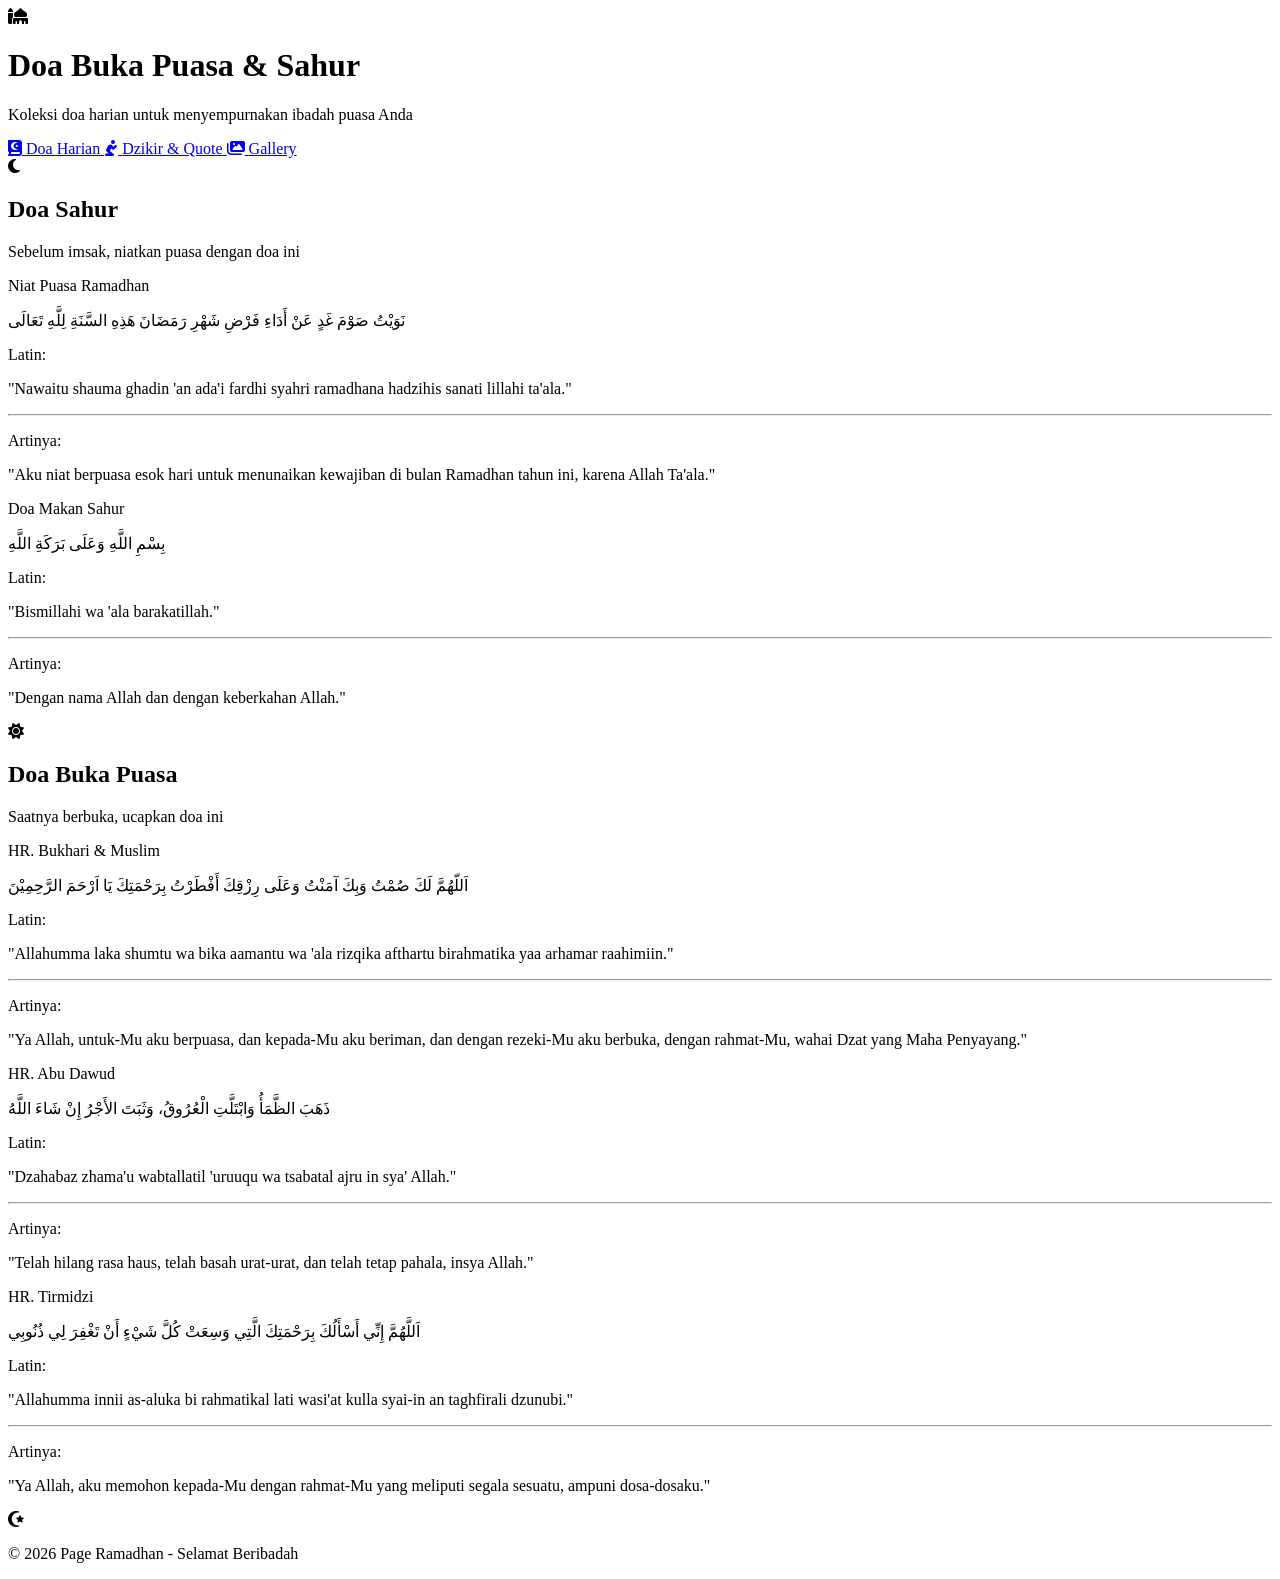
==== misi1/index.html @ 9b567f8b "Add index.html for Ramadan prayers and dua" ====
<!DOCTYPE html>
<html lang="id">
<head>
    <meta charset="UTF-8">
    <meta name="viewport" content="width=device-width, initial-scale=1.0">
    <title>Doa Buka Puasa & Sahur | Ramadhan Kareem</title>
    <link rel="stylesheet" href="style.css">
    <link href="https://fonts.googleapis.com/css2?family=Amiri&family=Inter:wght@400;500;600;700&display=swap" rel="stylesheet">
    <link rel="stylesheet" href="https://cdnjs.cloudflare.com/ajax/libs/font-awesome/6.4.0/css/all.min.css">
</head>
<body>

    <header class="main-header">
        <div class="header-decoration">
            <i class="fas fa-mosque"></i>
        </div>
        <h1>Doa Buka Puasa & Sahur</h1>
        <p>Koleksi doa harian untuk menyempurnakan ibadah puasa Anda</p>
    </header>

    <main class="container">
        
        <!-- Quick Navigation -->
        <nav class="quick-nav">
            <a href="doa-harian.html" class="nav-card">
                <i class="fas fa-book-quran"></i>
                <span>Doa Harian</span>
            </a>
            <a href="dzikir.html" class="nav-card">
                <i class="fas fa-pray"></i>
                <span>Dzikir & Quote</span>
            </a>
            <a href="gallery.html" class="nav-card">
                <i class="fas fa-images"></i>
                <span>Gallery</span>
            </a>
        </nav>
        
        <!-- Section Sahur -->
        <section id="sahur" class="prayer-category">
            <div class="category-header sahur-header">
                <div class="category-icon">
                    <i class="fas fa-moon"></i>
                </div>
                <div>
                    <h2>Doa Sahur</h2>
                    <p class="category-subtitle">Sebelum imsak, niatkan puasa dengan doa ini</p>
                </div>
            </div>
            
            <article class="prayer-card sahur-card">
                <div class="prayer-label">Niat Puasa Ramadhan</div>
                <p class="arabic-text">نَوَيْتُ صَوْمَ غَدٍ عَنْ أَدَاءِ فَرْضِ شَهْرِ رَمَضَانَ هَذِهِ السَّنَةِ لِلَّهِ تَعَالَى</p>
                <div class="translation-box">
                    <p class="label">Latin:</p>
                    <p class="latin-text">"Nawaitu shauma ghadin 'an ada'i fardhi syahri ramadhana hadzihis sanati lillahi ta'ala."</p>
                    <hr>
                    <p class="label">Artinya:</p>
                    <p class="meaning-text">"Aku niat berpuasa esok hari untuk menunaikan kewajiban di bulan Ramadhan tahun ini, karena Allah Ta'ala."</p>
                </div>
            </article>

            <article class="prayer-card sahur-card">
                <div class="prayer-label">Doa Makan Sahur</div>
                <p class="arabic-text">بِسْمِ اللَّهِ وَعَلَى بَرَكَةِ اللَّهِ</p>
                <div class="translation-box">
                    <p class="label">Latin:</p>
                    <p class="latin-text">"Bismillahi wa 'ala barakatillah."</p>
                    <hr>
                    <p class="label">Artinya:</p>
                    <p class="meaning-text">"Dengan nama Allah dan dengan keberkahan Allah."</p>
                </div>
            </article>
        </section>

        <!-- Section Buka Puasa -->
        <section id="buka-puasa" class="prayer-category">
            <div class="category-header buka-header">
                <div class="category-icon">
                    <i class="fas fa-sun"></i>
                </div>
                <div>
                    <h2>Doa Buka Puasa</h2>
                    <p class="category-subtitle">Saatnya berbuka, ucapkan doa ini</p>
                </div>
            </div>

            <article class="prayer-card buka-card">
                <div class="prayer-source">HR. Bukhari & Muslim</div>
                <p class="arabic-text">اَللّهُمَّ لَكَ صُمْتُ وَبِكَ آمَنْتُ وَعَلَى رِزْقِكَ أَفْطَرْتُ بِرَحْمَتِكَ يَا اَرْحَمَ الرَّحِمِيْنَ</p>
                <div class="translation-box">
                    <p class="label">Latin:</p>
                    <p class="latin-text">"Allahumma laka shumtu wa bika aamantu wa 'ala rizqika afthartu birahmatika yaa arhamar raahimiin."</p>
                    <hr>
                    <p class="label">Artinya:</p>
                    <p class="meaning-text">"Ya Allah, untuk-Mu aku berpuasa, dan kepada-Mu aku beriman, dan dengan rezeki-Mu aku berbuka, dengan rahmat-Mu, wahai Dzat yang Maha Penyayang."</p>
                </div>
            </article>

            <article class="prayer-card buka-card">
                <div class="prayer-source">HR. Abu Dawud</div>
                <p class="arabic-text">ذَهَبَ الظَّمَأُ وَابْتَلَّتِ الْعُرُوقُ، وَثَبَتَ الأَجْرُ إِنْ شَاءَ اللَّهُ</p>
                <div class="translation-box">
                    <p class="label">Latin:</p>
                    <p class="latin-text">"Dzahabaz zhama'u wabtallatil 'uruuqu wa tsabatal ajru in sya' Allah."</p>
                    <hr>
                    <p class="label">Artinya:</p>
                    <p class="meaning-text">"Telah hilang rasa haus, telah basah urat-urat, dan telah tetap pahala, insya Allah."</p>
                </div>
            </article>

            <article class="prayer-card buka-card">
                <div class="prayer-source">HR. Tirmidzi</div>
                <p class="arabic-text">اَللَّهُمَّ إِنِّي أَسْأَلُكَ بِرَحْمَتِكَ الَّتِي وَسِعَتْ كُلَّ شَيْءٍ أَنْ تَغْفِرَ لِي ذُنُوبِي</p>
                <div class="translation-box">
                    <p class="label">Latin:</p>
                    <p class="latin-text">"Allahumma innii as-aluka bi rahmatikal lati wasi'at kulla syai-in an taghfirali dzunubi."</p>
                    <hr>
                    <p class="label">Artinya:</p>
                    <p class="meaning-text">"Ya Allah, aku memohon kepada-Mu dengan rahmat-Mu yang meliputi segala sesuatu, ampuni dosa-dosaku."</p>
                </div>
            </article>
        </section>

    </main>

    <footer class="main-footer">
        <div class="footer-decoration">
            <i class="fas fa-star-and-crescent"></i>
        </div>
        <p>&copy; 2026 Page Ramadhan - Selamat Beribadah</p>
    </footer>

</body>
</html>
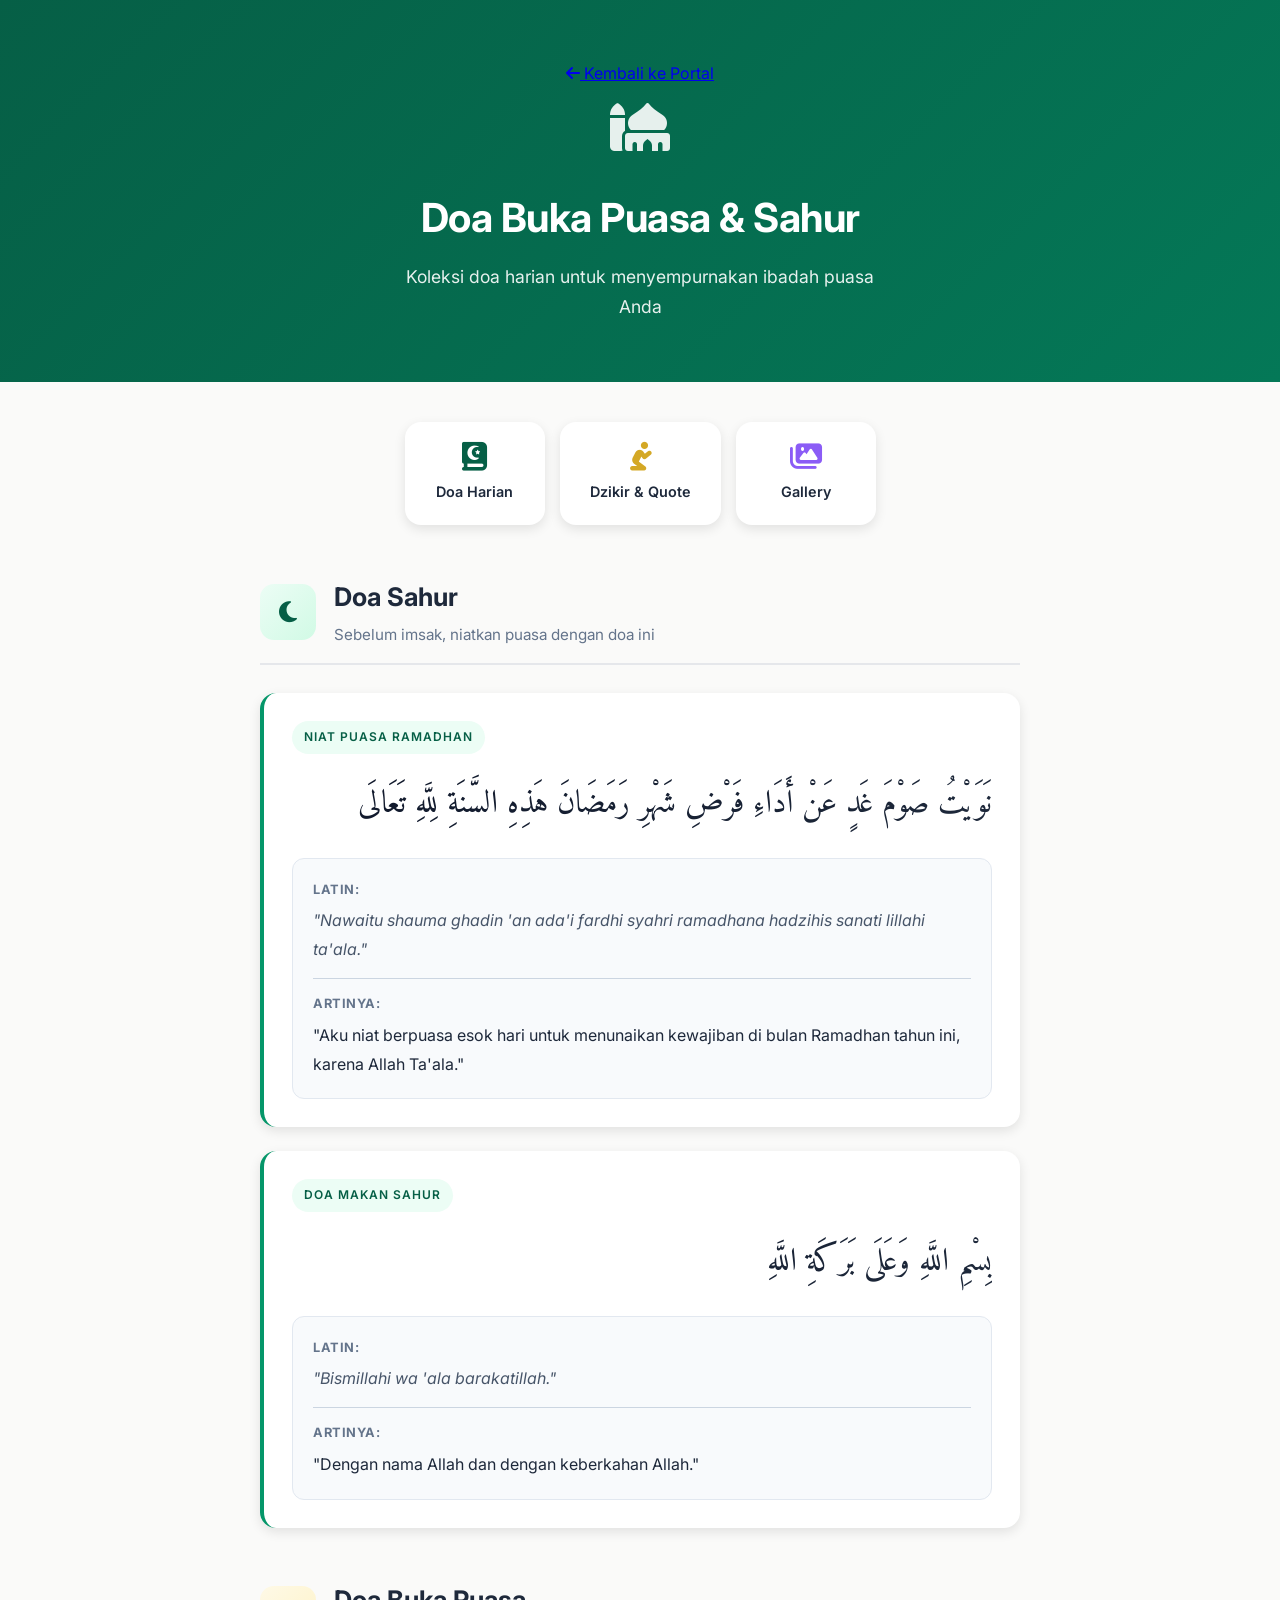
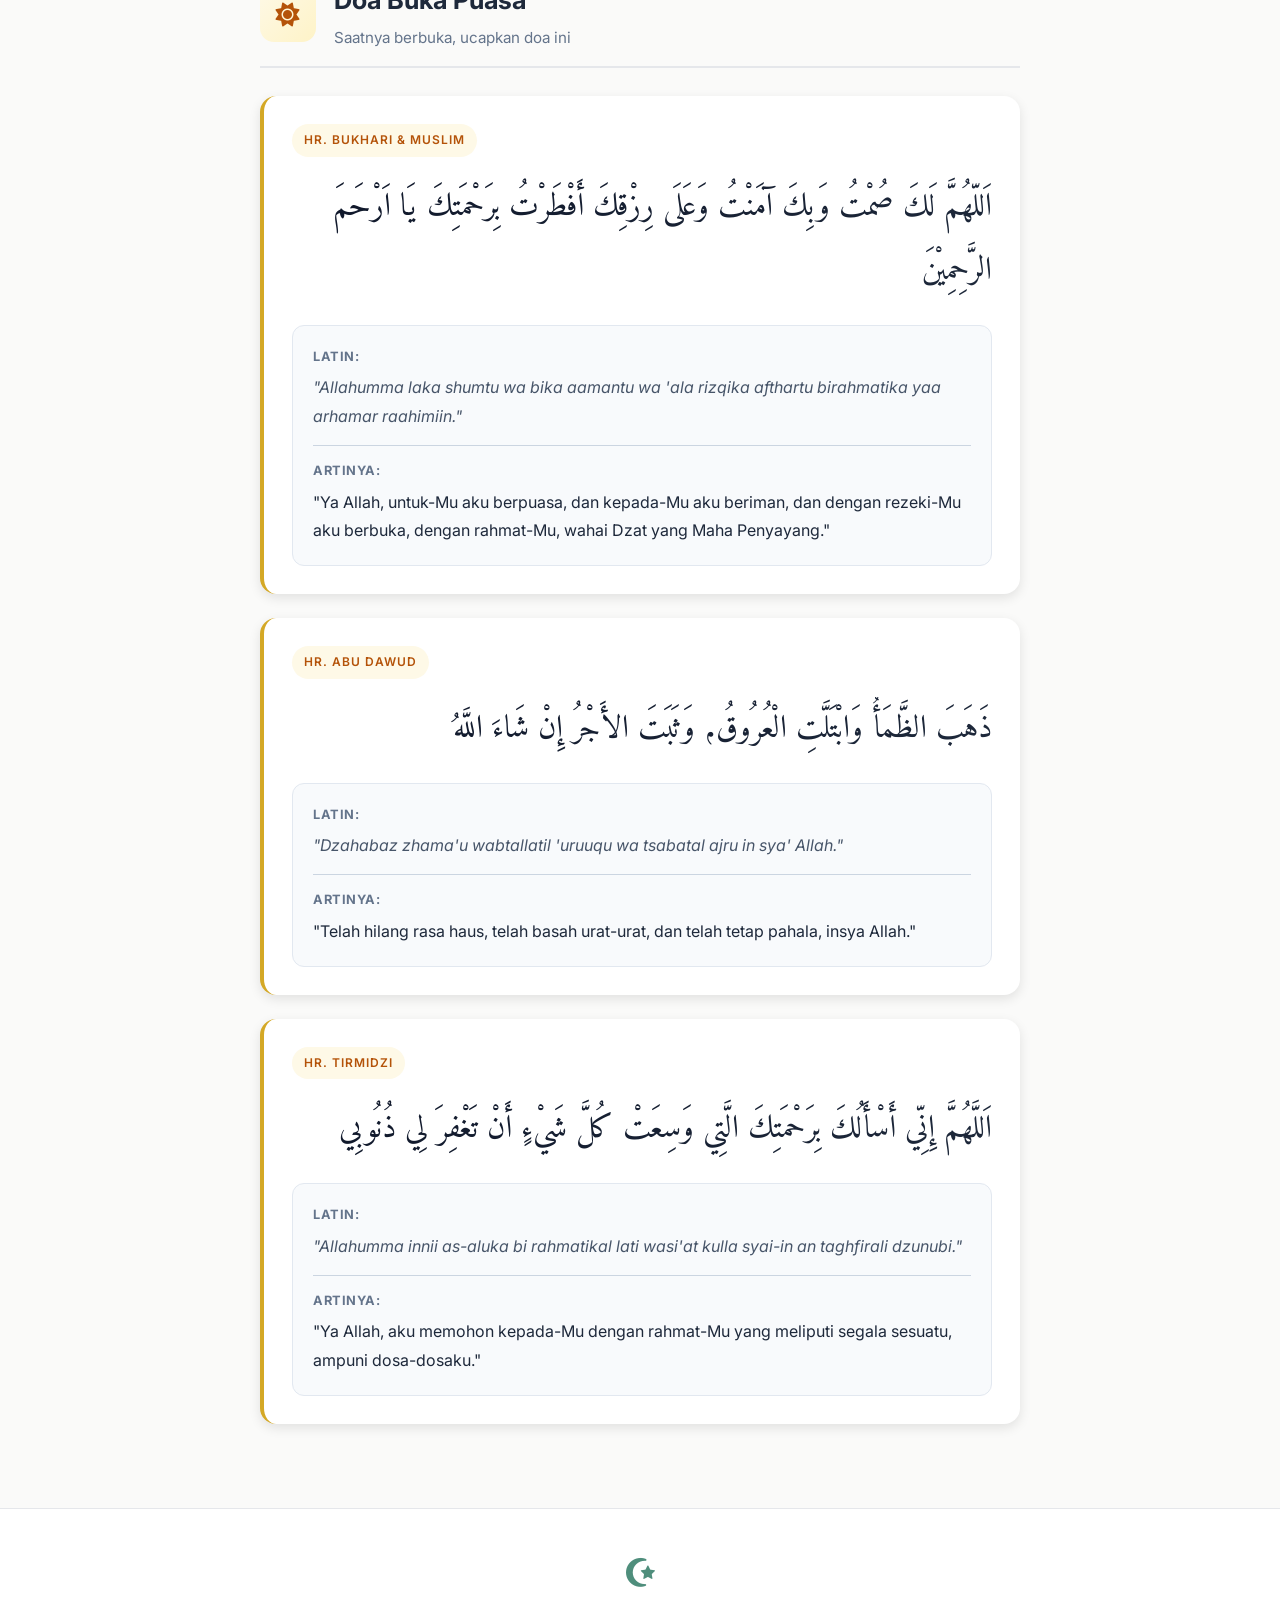
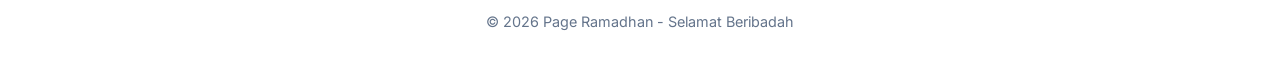
==== commit dd8032a4: "Format HTML for better readability" ====
--- a/misi1/index.html
+++ b/misi1/index.html
@@ -1,16 +1,22 @@
 <!DOCTYPE html>
 <html lang="id">
+
 <head>
     <meta charset="UTF-8">
     <meta name="viewport" content="width=device-width, initial-scale=1.0">
     <title>Doa Buka Puasa & Sahur | Ramadhan Kareem</title>
     <link rel="stylesheet" href="style.css">
-    <link href="https://fonts.googleapis.com/css2?family=Amiri&family=Inter:wght@400;500;600;700&display=swap" rel="stylesheet">
+    <link href="https://fonts.googleapis.com/css2?family=Amiri&family=Inter:wght@400;500;600;700&display=swap"
+        rel="stylesheet">
     <link rel="stylesheet" href="https://cdnjs.cloudflare.com/ajax/libs/font-awesome/6.4.0/css/all.min.css">
 </head>
+
 <body>
 
     <header class="main-header">
+        <a href="../index.html" class="back-portal">
+            <i class="fas fa-arrow-left"></i> Kembali ke Portal
+        </a>
         <div class="header-decoration">
             <i class="fas fa-mosque"></i>
         </div>
@@ -19,7 +25,7 @@
     </header>
 
     <main class="container">
-        
+
         <!-- Quick Navigation -->
         <nav class="quick-nav">
             <a href="doa-harian.html" class="nav-card">
@@ -35,7 +41,7 @@
                 <span>Gallery</span>
             </a>
         </nav>
-        
+
         <!-- Section Sahur -->
         <section id="sahur" class="prayer-category">
             <div class="category-header sahur-header">
@@ -47,16 +53,19 @@
                     <p class="category-subtitle">Sebelum imsak, niatkan puasa dengan doa ini</p>
                 </div>
             </div>
-            
+
             <article class="prayer-card sahur-card">
                 <div class="prayer-label">Niat Puasa Ramadhan</div>
-                <p class="arabic-text">نَوَيْتُ صَوْمَ غَدٍ عَنْ أَدَاءِ فَرْضِ شَهْرِ رَمَضَانَ هَذِهِ السَّنَةِ لِلَّهِ تَعَالَى</p>
+                <p class="arabic-text">نَوَيْتُ صَوْمَ غَدٍ عَنْ أَدَاءِ فَرْضِ شَهْرِ رَمَضَانَ هَذِهِ السَّنَةِ
+                    لِلَّهِ تَعَالَى</p>
                 <div class="translation-box">
                     <p class="label">Latin:</p>
-                    <p class="latin-text">"Nawaitu shauma ghadin 'an ada'i fardhi syahri ramadhana hadzihis sanati lillahi ta'ala."</p>
+                    <p class="latin-text">"Nawaitu shauma ghadin 'an ada'i fardhi syahri ramadhana hadzihis sanati
+                        lillahi ta'ala."</p>
                     <hr>
                     <p class="label">Artinya:</p>
-                    <p class="meaning-text">"Aku niat berpuasa esok hari untuk menunaikan kewajiban di bulan Ramadhan tahun ini, karena Allah Ta'ala."</p>
+                    <p class="meaning-text">"Aku niat berpuasa esok hari untuk menunaikan kewajiban di bulan Ramadhan
+                        tahun ini, karena Allah Ta'ala."</p>
                 </div>
             </article>
 
@@ -87,37 +96,45 @@
 
             <article class="prayer-card buka-card">
                 <div class="prayer-source">HR. Bukhari & Muslim</div>
-                <p class="arabic-text">اَللّهُمَّ لَكَ صُمْتُ وَبِكَ آمَنْتُ وَعَلَى رِزْقِكَ أَفْطَرْتُ بِرَحْمَتِكَ يَا اَرْحَمَ الرَّحِمِيْنَ</p>
+                <p class="arabic-text">اَللّهُمَّ لَكَ صُمْتُ وَبِكَ آمَنْتُ وَعَلَى رِزْقِكَ أَفْطَرْتُ بِرَحْمَتِكَ
+                    يَا اَرْحَمَ الرَّحِمِيْنَ</p>
                 <div class="translation-box">
                     <p class="label">Latin:</p>
-                    <p class="latin-text">"Allahumma laka shumtu wa bika aamantu wa 'ala rizqika afthartu birahmatika yaa arhamar raahimiin."</p>
+                    <p class="latin-text">"Allahumma laka shumtu wa bika aamantu wa 'ala rizqika afthartu birahmatika
+                        yaa arhamar raahimiin."</p>
                     <hr>
                     <p class="label">Artinya:</p>
-                    <p class="meaning-text">"Ya Allah, untuk-Mu aku berpuasa, dan kepada-Mu aku beriman, dan dengan rezeki-Mu aku berbuka, dengan rahmat-Mu, wahai Dzat yang Maha Penyayang."</p>
+                    <p class="meaning-text">"Ya Allah, untuk-Mu aku berpuasa, dan kepada-Mu aku beriman, dan dengan
+                        rezeki-Mu aku berbuka, dengan rahmat-Mu, wahai Dzat yang Maha Penyayang."</p>
                 </div>
             </article>
 
             <article class="prayer-card buka-card">
                 <div class="prayer-source">HR. Abu Dawud</div>
-                <p class="arabic-text">ذَهَبَ الظَّمَأُ وَابْتَلَّتِ الْعُرُوقُ، وَثَبَتَ الأَجْرُ إِنْ شَاءَ اللَّهُ</p>
+                <p class="arabic-text">ذَهَبَ الظَّمَأُ وَابْتَلَّتِ الْعُرُوقُ، وَثَبَتَ الأَجْرُ إِنْ شَاءَ اللَّهُ
+                </p>
                 <div class="translation-box">
                     <p class="label">Latin:</p>
                     <p class="latin-text">"Dzahabaz zhama'u wabtallatil 'uruuqu wa tsabatal ajru in sya' Allah."</p>
                     <hr>
                     <p class="label">Artinya:</p>
-                    <p class="meaning-text">"Telah hilang rasa haus, telah basah urat-urat, dan telah tetap pahala, insya Allah."</p>
+                    <p class="meaning-text">"Telah hilang rasa haus, telah basah urat-urat, dan telah tetap pahala,
+                        insya Allah."</p>
                 </div>
             </article>
 
             <article class="prayer-card buka-card">
                 <div class="prayer-source">HR. Tirmidzi</div>
-                <p class="arabic-text">اَللَّهُمَّ إِنِّي أَسْأَلُكَ بِرَحْمَتِكَ الَّتِي وَسِعَتْ كُلَّ شَيْءٍ أَنْ تَغْفِرَ لِي ذُنُوبِي</p>
+                <p class="arabic-text">اَللَّهُمَّ إِنِّي أَسْأَلُكَ بِرَحْمَتِكَ الَّتِي وَسِعَتْ كُلَّ شَيْءٍ أَنْ
+                    تَغْفِرَ لِي ذُنُوبِي</p>
                 <div class="translation-box">
                     <p class="label">Latin:</p>
-                    <p class="latin-text">"Allahumma innii as-aluka bi rahmatikal lati wasi'at kulla syai-in an taghfirali dzunubi."</p>
+                    <p class="latin-text">"Allahumma innii as-aluka bi rahmatikal lati wasi'at kulla syai-in an
+                        taghfirali dzunubi."</p>
                     <hr>
                     <p class="label">Artinya:</p>
-                    <p class="meaning-text">"Ya Allah, aku memohon kepada-Mu dengan rahmat-Mu yang meliputi segala sesuatu, ampuni dosa-dosaku."</p>
+                    <p class="meaning-text">"Ya Allah, aku memohon kepada-Mu dengan rahmat-Mu yang meliputi segala
+                        sesuatu, ampuni dosa-dosaku."</p>
                 </div>
             </article>
         </section>
@@ -132,4 +149,5 @@
     </footer>
 
 </body>
+
 </html>
--- a/misi1/style.css
+++ b/misi1/style.css
@@ -0,0 +1,378 @@
+/* ===================================
+   Variabel Warna & Font 
+   =================================== */
+:root {
+    --primary-green: #065f46;
+    --light-green: #ecfdf5;
+    --green-border: #059669;
+    --gold: #d4a825;
+    --gold-light: #fef9e7;
+    --amber: #b45309;
+    --text-dark: #1e293b;
+    --text-medium: #475569;
+    --text-light: #64748b;
+    --bg-body: #fafaf9;
+    --bg-card: #ffffff;
+    --shadow-sm: 0 1px 3px rgba(0,0,0,0.08);
+    --shadow-md: 0 4px 12px rgba(0,0,0,0.1);
+    --shadow-lg: 0 8px 24px rgba(0,0,0,0.12);
+}
+
+/* ===================================
+   Reset Dasar 
+   =================================== */
+* {
+    margin: 0;
+    padding: 0;
+    box-sizing: border-box;
+}
+
+body {
+    font-family: 'Inter', -apple-system, BlinkMacSystemFont, 'Segoe UI', sans-serif;
+    background-color: var(--bg-body);
+    color: var(--text-dark);
+    line-height: 1.7;
+}
+
+/* ===================================
+   Container & Layout 
+   =================================== */
+.container {
+    max-width: 800px;
+    margin: 0 auto;
+    padding: 40px 20px 60px;
+}
+
+/* ===================================
+   Quick Navigation 
+   =================================== */
+.quick-nav {
+    display: flex;
+    gap: 15px;
+    margin-bottom: 40px;
+    flex-wrap: wrap;
+    justify-content: center;
+}
+
+.nav-card {
+    display: flex;
+    flex-direction: column;
+    align-items: center;
+    justify-content: center;
+    background: white;
+    padding: 20px 30px;
+    border-radius: 16px;
+    text-decoration: none;
+    box-shadow: var(--shadow-md);
+    transition: all 0.3s ease;
+    min-width: 140px;
+    gap: 10px;
+}
+
+.nav-card:hover {
+    transform: translateY(-4px);
+    box-shadow: var(--shadow-lg);
+}
+
+.nav-card i {
+    font-size: 1.8rem;
+    color: var(--primary-green);
+}
+
+.nav-card:nth-child(2) i {
+    color: var(--gold);
+}
+
+.nav-card:nth-child(3) i {
+    color: #8b5cf6;
+}
+
+.nav-card span {
+    font-size: 0.9rem;
+    font-weight: 600;
+    color: var(--text-dark);
+}
+
+@media (max-width: 640px) {
+    .quick-nav {
+        gap: 10px;
+    }
+    .nav-card {
+        padding: 16px 20px;
+        min-width: 100px;
+    }
+    .nav-card i {
+        font-size: 1.5rem;
+    }
+    .nav-card span {
+        font-size: 0.8rem;
+    }
+}
+
+/* ===================================
+   Header 
+   =================================== */
+.main-header {
+    background: linear-gradient(135deg, var(--primary-green) 0%, #047857 100%);
+    color: white;
+    text-align: center;
+    padding: 60px 20px;
+    position: relative;
+    overflow: hidden;
+}
+
+.header-decoration {
+    font-size: 3rem;
+    margin-bottom: 15px;
+    opacity: 0.9;
+}
+
+.main-header h1 {
+    font-size: 2.5rem;
+    font-weight: 700;
+    margin-bottom: 10px;
+    letter-spacing: -0.5px;
+}
+
+.main-header p {
+    font-size: 1.1rem;
+    opacity: 0.9;
+    max-width: 500px;
+    margin: 0 auto;
+}
+
+/* ===================================
+   Section Categories 
+   =================================== */
+.prayer-category {
+    margin-top: 50px;
+}
+
+.category-header {
+    display: flex;
+    align-items: center;
+    gap: 18px;
+    margin-bottom: 28px;
+    padding-bottom: 15px;
+    border-bottom: 2px solid #e5e7eb;
+}
+
+.category-icon {
+    width: 56px;
+    height: 56px;
+    border-radius: 14px;
+    display: flex;
+    align-items: center;
+    justify-content: center;
+    font-size: 1.5rem;
+    flex-shrink: 0;
+}
+
+.sahur-header .category-icon {
+    background: linear-gradient(135deg, var(--light-green), #d1fae5);
+    color: var(--primary-green);
+}
+
+.buka-header .category-icon {
+    background: linear-gradient(135deg, var(--gold-light), #fef3c7);
+    color: var(--amber);
+}
+
+.category-header h2 {
+    font-size: 1.6rem;
+    font-weight: 700;
+    color: var(--text-dark);
+    margin-bottom: 4px;
+}
+
+.category-subtitle {
+    font-size: 0.95rem;
+    color: var(--text-light);
+}
+
+/* ===================================
+   Prayer Cards 
+   =================================== */
+.prayer-card {
+    background: var(--bg-card);
+    border-radius: 16px;
+    padding: 28px;
+    margin-bottom: 24px;
+    box-shadow: var(--shadow-md);
+    transition: transform 0.2s ease, box-shadow 0.2s ease;
+}
+
+.prayer-card:hover {
+    transform: translateY(-2px);
+    box-shadow: var(--shadow-lg);
+}
+
+.sahur-card {
+    border-left: 4px solid var(--green-border);
+}
+
+.buka-card {
+    border-left: 4px solid var(--gold);
+}
+
+.prayer-label,
+.prayer-source {
+    display: inline-block;
+    font-size: 0.75rem;
+    font-weight: 600;
+    text-transform: uppercase;
+    letter-spacing: 1px;
+    padding: 6px 12px;
+    border-radius: 20px;
+    margin-bottom: 18px;
+}
+
+.sahur-card .prayer-label {
+    background: var(--light-green);
+    color: var(--primary-green);
+}
+
+.buka-card .prayer-source {
+    background: var(--gold-light);
+    color: var(--amber);
+}
+
+/* ===================================
+   Arabic Text Styling 
+   =================================== */
+.arabic-text {
+    font-family: 'Amiri', 'Traditional Arabic', serif;
+    font-size: 2rem;
+    text-align: right;
+    direction: rtl;
+    line-height: 2;
+    margin-bottom: 22px;
+    color: #0f172a;
+    background: linear-gradient(135deg, #0f172a 0%, #1e293b 100%);
+    -webkit-background-clip: text;
+    -webkit-text-fill-color: transparent;
+    background-clip: text;
+}
+
+/* ===================================
+   Translation Box 
+   =================================== */
+.translation-box {
+    background: #f8fafc;
+    border-radius: 12px;
+    padding: 20px;
+    border: 1px solid #e2e8f0;
+}
+
+.label {
+    font-size: 0.8rem;
+    font-weight: 700;
+    text-transform: uppercase;
+    letter-spacing: 0.5px;
+    color: var(--text-light);
+    margin-bottom: 6px;
+}
+
+.latin-text {
+    font-size: 1rem;
+    font-style: italic;
+    color: var(--text-medium);
+    line-height: 1.8;
+}
+
+hr {
+    border: 0;
+    border-top: 1px solid #cbd5e1;
+    margin: 14px 0;
+}
+
+.meaning-text {
+    font-size: 1rem;
+    color: var(--text-dark);
+    line-height: 1.8;
+}
+
+/* ===================================
+   Footer 
+   =================================== */
+.main-footer {
+    text-align: center;
+    padding: 40px 20px;
+    color: var(--text-light);
+    font-size: 0.9rem;
+    border-top: 1px solid #e5e7eb;
+    background: white;
+}
+
+.footer-decoration {
+    font-size: 1.8rem;
+    color: var(--primary-green);
+    margin-bottom: 12px;
+    opacity: 0.7;
+}
+
+/* ===================================
+   Responsivitas (Mobile Friendly) 
+   =================================== */
+@media (max-width: 640px) {
+    .main-header {
+        padding: 45px 20px;
+    }
+    
+    .main-header h1 {
+        font-size: 1.8rem;
+    }
+    
+    .main-header p {
+        font-size: 1rem;
+    }
+    
+    .container {
+        padding: 30px 16px 50px;
+    }
+    
+    .category-header {
+        gap: 14px;
+    }
+    
+    .category-icon {
+        width: 48px;
+        height: 48px;
+        font-size: 1.3rem;
+    }
+    
+    .category-header h2 {
+        font-size: 1.35rem;
+    }
+    
+    .prayer-card {
+        padding: 20px;
+        border-radius: 12px;
+    }
+    
+    .arabic-text {
+        font-size: 1.5rem;
+        line-height: 2.2;
+    }
+    
+    .translation-box {
+        padding: 16px;
+    }
+    
+    .latin-text,
+    .meaning-text {
+        font-size: 0.95rem;
+    }
+}
+
+@media (max-width: 400px) {
+    .arabic-text {
+        font-size: 1.25rem;
+    }
+    
+    .category-header {
+        flex-direction: column;
+        align-items: flex-start;
+        text-align: left;
+    }
+}
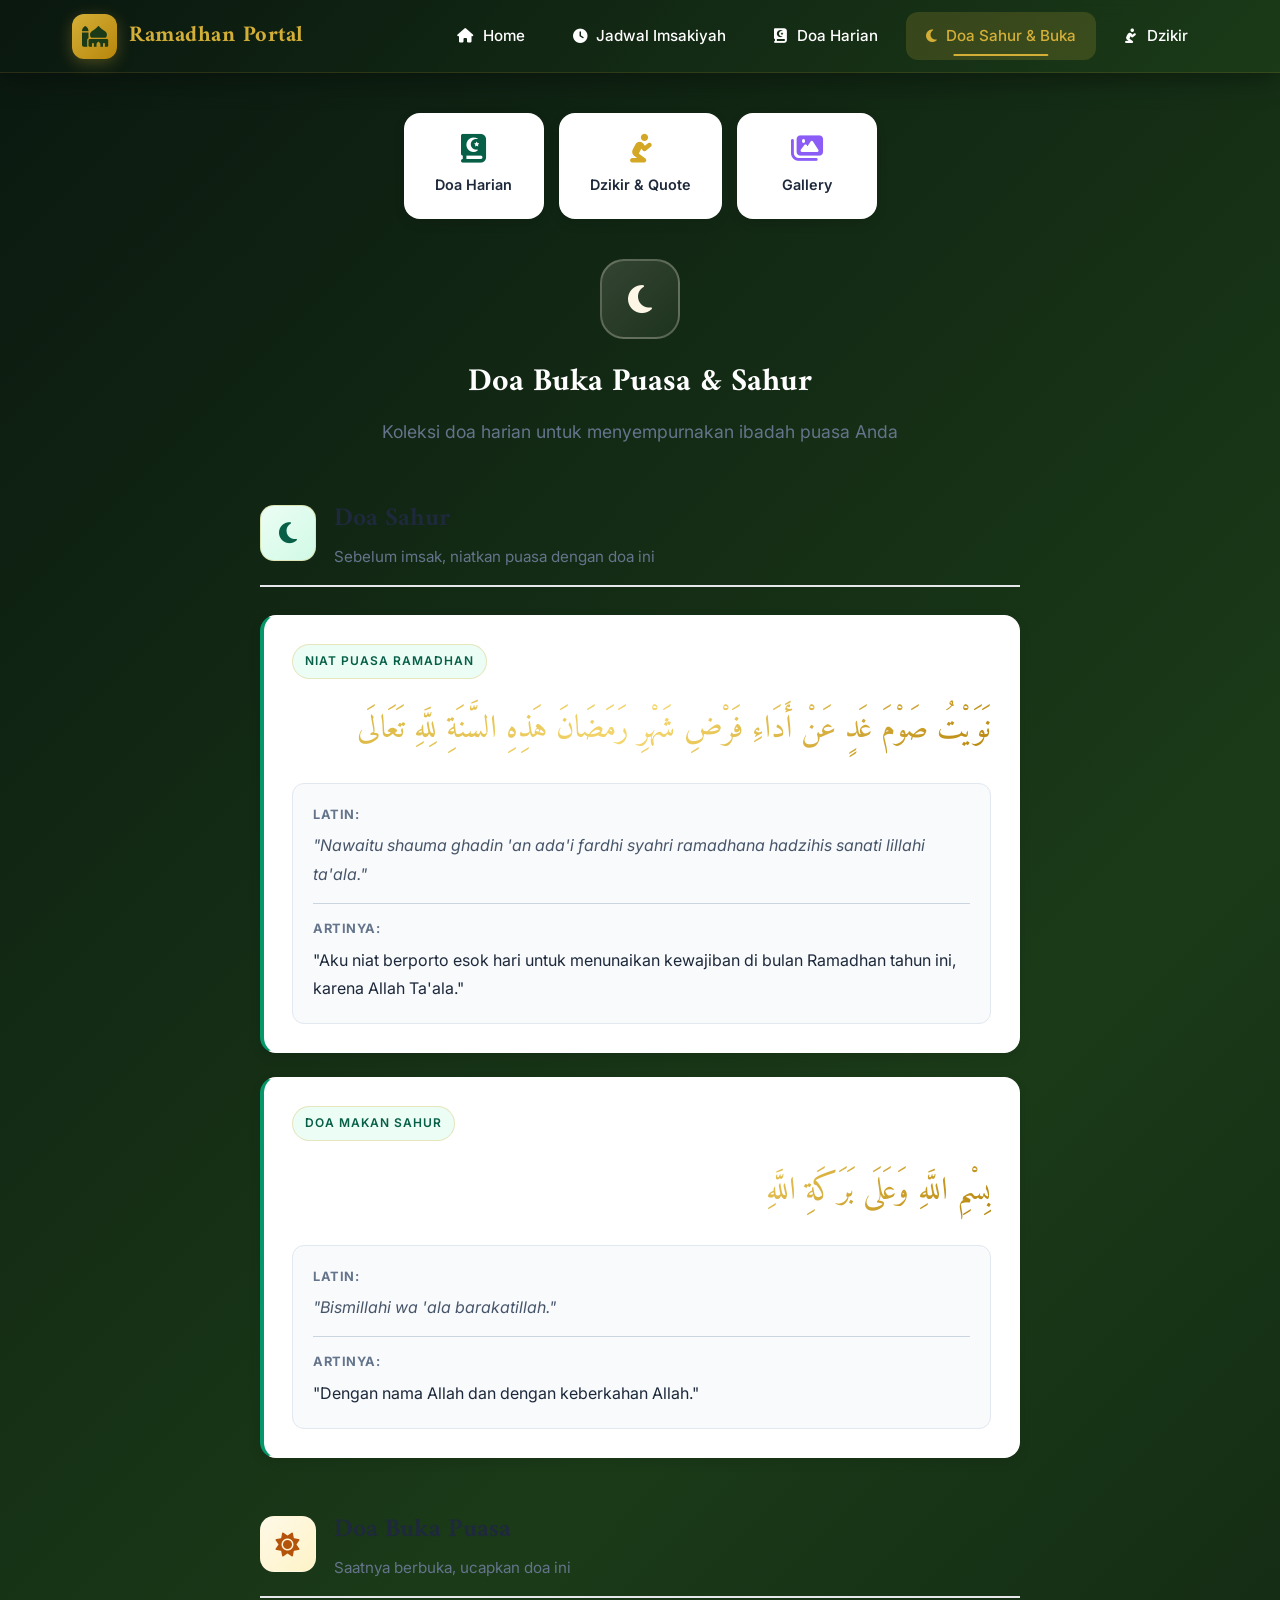
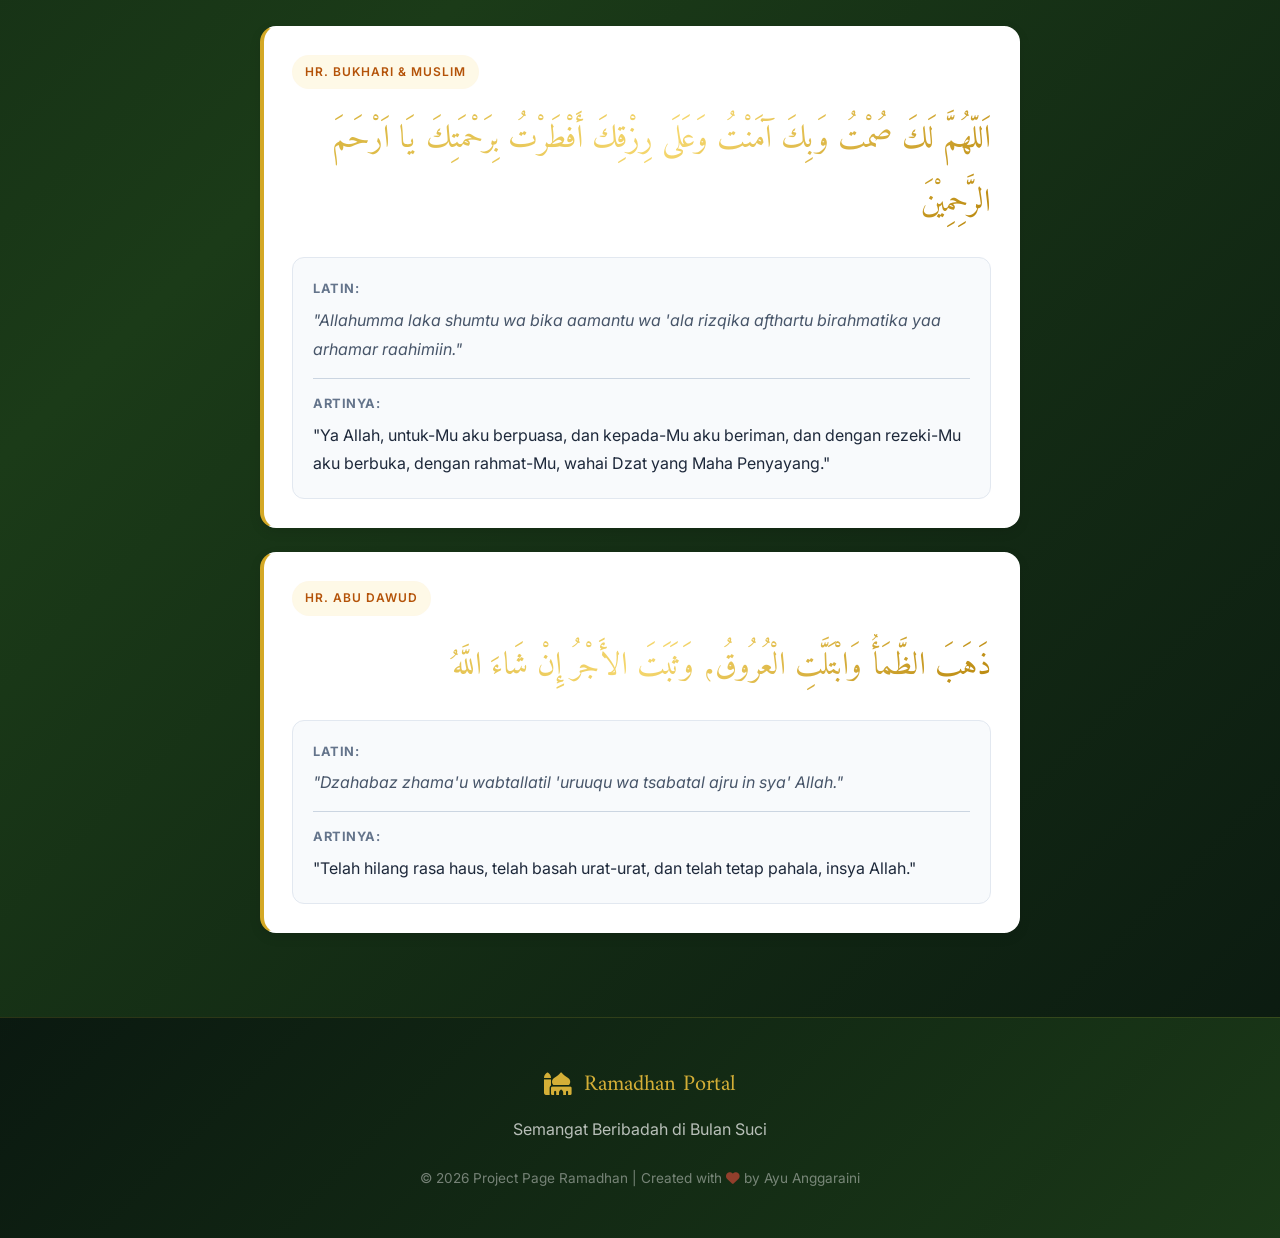
==== commit aa88ac83: "BLACKBOXAI: Final optimizations, misi6 dashboard, README, ready for GitHub Pages deploy" ====
--- a/misi1/index.html
+++ b/misi1/index.html
@@ -4,24 +4,96 @@
 <head>
     <meta charset="UTF-8">
     <meta name="viewport" content="width=device-width, initial-scale=1.0">
-    <title>Doa Buka Puasa & Sahur | Ramadhan Kareem</title>
+    <title>Doa Buka Puasa & Sahur | Page Ramadhan</title>
     <link rel="stylesheet" href="style.css">
-    <link href="https://fonts.googleapis.com/css2?family=Amiri&family=Inter:wght@400;500;600;700&display=swap"
-        rel="stylesheet">
+    <link href="https://fonts.googleapis.com/css2?family=Amiri&family=Inter:wght@400;500;600;700&display=swap" rel="stylesheet">
     <link rel="stylesheet" href="https://cdnjs.cloudflare.com/ajax/libs/font-awesome/6.4.0/css/all.min.css">
+    <link rel="stylesheet" href="../style.css">
+    <style>
+        :root {
+            --primary-green: #065f46;
+            --light-green: #ecfdf5;
+            --green-border: #059669;
+            --gold: #d4a825;
+            --gold-light: #fef9e7;
+            --amber: #b45309;
+            --text-dark: #1e293b;
+            --text-medium: #475569;
+            --text-light: #64748b;
+            --bg-body: #fafaf9;
+            --bg-card: #ffffff;
+            --shadow-sm: 0 1px 3px rgba(0, 0, 0, 0.08);
+            --shadow-md: 0 4px 12px rgba(0, 0, 0, 0.1);
+        }
+        body { font-family: 'Inter', sans-serif; background-color: var(--bg-body); color: var(--text-dark); line-height: 1.7; }
+        .container { max-width: 800px; margin: 0 auto; padding: 40px 20px 60px; }
+        
+        .quick-nav { display: flex; gap: 15px; margin-bottom: 40px; flex-wrap: wrap; justify-content: center; }
+        .nav-card { display: flex; flex-direction: column; align-items: center; justify-content: center; background: white; padding: 20px 30px; border-radius: 16px; text-decoration: none; box-shadow: var(--shadow-md); transition: all 0.3s ease; min-width: 140px; gap: 10px; }
+        .nav-card:hover { transform: translateY(-4px); box-shadow: 0 8px 24px rgba(0,0,0,0.12); }
+        .nav-card i { font-size: 1.8rem; color: var(--primary-green); }
+        .nav-card:nth-child(2) i { color: var(--gold); }
+        .nav-card:nth-child(3) i { color: #8b5cf6; }
+        .nav-card span { font-size: 0.9rem; font-weight: 600; color: var(--text-dark); }
+        
+        .prayer-category { margin-top: 50px; }
+        .category-header { display: flex; align-items: center; gap: 18px; margin-bottom: 28px; padding-bottom: 15px; border-bottom: 2px solid #e5e7eb; }
+        .category-icon { width: 56px; height: 56px; border-radius: 14px; display: flex; align-items: center; justify-content: center; font-size: 1.5rem; flex-shrink: 0; }
+        .sahur-header .category-icon { background: linear-gradient(135deg, var(--light-green), #d1fae5); color: var(--primary-green); }
+        .buka-header .category-icon { background: linear-gradient(135deg, var(--gold-light), #fef3c7); color: var(--amber); }
+        .category-header h2 { font-size: 1.6rem; font-weight: 700; color: var(--text-dark); margin-bottom: 4px; }
+        .category-subtitle { font-size: 0.95rem; color: var(--text-light); }
+        
+        .prayer-card { background: var(--bg-card); border-radius: 16px; padding: 28px; margin-bottom: 24px; box-shadow: var(--shadow-md); transition: transform 0.2s ease; }
+        .prayer-card:hover { transform: translateY(-2px); box-shadow: 0 8px 24px rgba(0,0,0,0.12); }
+        .sahur-card { border-left: 4px solid var(--green-border); }
+        .buka-card { border-left: 4px solid var(--gold); }
+        .prayer-label, .prayer-source { display: inline-block; font-size: 0.75rem; font-weight: 600; text-transform: uppercase; letter-spacing: 1px; padding: 6px 12px; border-radius: 20px; margin-bottom: 18px; }
+        .sahur-card .prayer-label { background: var(--light-green); color: var(--primary-green); }
+        .buka-card .prayer-source { background: var(--gold-light); color: var(--amber); }
+        
+        .arabic-text { font-family: 'Amiri', serif; font-size: 2rem; text-align: right; direction: rtl; line-height: 2; margin-bottom: 22px; color: #0f172a; }
+        .translation-box { background: #f8fafc; border-radius: 12px; padding: 20px; border: 1px solid #e2e8f0; }
+        .label { font-size: 0.8rem; font-weight: 700; text-transform: uppercase; letter-spacing: 0.5px; color: var(--text-light); margin-bottom: 6px; }
+        .latin-text { font-size: 1rem; font-style: italic; color: var(--text-medium); line-height: 1.8; }
+        hr { border: 0; border-top: 1px solid #cbd5e1; margin: 14px 0; }
+        .meaning-text { font-size: 1rem; color: var(--text-dark); line-height: 1.8; }
+        
+        @media (max-width: 640px) {
+            .quick-nav { gap: 10px; }
+            .nav-card { padding: 16px 20px; min-width: 100px; }
+            .nav-card i { font-size: 1.5rem; }
+            .nav-card span { font-size: 0.8rem; }
+            .category-header { gap: 14px; }
+            .category-icon { width: 48px; height: 48px; font-size: 1.3rem; }
+            .category-header h2 { font-size: 1.35rem; }
+            .prayer-card { padding: 20px; border-radius: 12px; }
+            .arabic-text { font-size: 1.5rem; line-height: 2.2; }
+            .translation-box { padding: 16px; }
+            .latin-text, .meaning-text { font-size: 0.95rem; }
+        }
+    </style>
 </head>
-
 <body>
 
+    <!-- Header with Navigation -->
     <header class="main-header">
-        <a href="../index.html" class="back-portal">
-            <i class="fas fa-arrow-left"></i> Kembali ke Portal
-        </a>
-        <div class="header-decoration">
-            <i class="fas fa-mosque"></i>
-        </div>
-        <h1>Doa Buka Puasa & Sahur</h1>
-        <p>Koleksi doa harian untuk menyempurnakan ibadah puasa Anda</p>
+        <nav class="navbar">
+            <div class="navbar-container">
+                <a href="../index.html" class="navbar-brand">
+                    <div class="brand-icon"><i class="fas fa-mosque"></i></div>
+                    <span class="brand-text">Ramadhan Portal</span>
+                </a>
+                <button class="navbar-toggle" id="navbarToggle" aria-label="Toggle Menu"><i class="fas fa-bars"></i></button>
+                <ul class="navbar-menu" id="navbarMenu">
+                    <li><a href="../index.html" class="nav-link"><i class="fas fa-home"></i> <span>Home</span></a></li>
+                    <li><a href="../misi5/index.html" class="nav-link"><i class="fas fa-clock"></i> <span>Jadwal Imsakiyah</span></a></li>
+                    <li><a href="doa-harian.html" class="nav-link"><i class="fas fa-book-quran"></i> <span>Doa Harian</span></a></li>
+                    <li><a href="index.html" class="nav-link active"><i class="fas fa-moon"></i> <span>Doa Sahur & Buka</span></a></li>
+                    <li><a href="dzikir.html" class="nav-link"><i class="fas fa-pray"></i> <span>Dzikir</span></a></li>
+                </ul>
+            </div>
+        </nav>
     </header>
 
     <main class="container">
@@ -42,12 +114,19 @@
             </a>
         </nav>
 
+        <!-- Page Header -->
+        <div class="page-header" style="text-align: center; margin-bottom: 2rem;">
+            <div class="page-icon cream" style="width: 80px; height: 80px; background: linear-gradient(135deg, rgba(253,245,230,0.15), rgba(253,245,230,0.05)); border-radius: 24px; display: inline-flex; align-items: center; justify-content: center; margin-bottom: 1rem; border: 2px solid rgba(253,245,230,0.25);">
+                <i class="fas fa-moon" style="font-size: 2rem; color: #FDF5E6;"></i>
+            </div>
+            <h1 style="font-family: 'Amiri', serif; font-size: 2rem; margin-bottom: 0.5rem;">Doa Buka Puasa & Sahur</h1>
+            <p style="color: #64748b;">Koleksi doa harian untuk menyempurnakan ibadah puasa Anda</p>
+        </div>
+
         <!-- Section Sahur -->
         <section id="sahur" class="prayer-category">
             <div class="category-header sahur-header">
-                <div class="category-icon">
-                    <i class="fas fa-moon"></i>
-                </div>
+                <div class="category-icon"><i class="fas fa-moon"></i></div>
                 <div>
                     <h2>Doa Sahur</h2>
                     <p class="category-subtitle">Sebelum imsak, niatkan puasa dengan doa ini</p>
@@ -56,16 +135,13 @@
 
             <article class="prayer-card sahur-card">
                 <div class="prayer-label">Niat Puasa Ramadhan</div>
-                <p class="arabic-text">نَوَيْتُ صَوْمَ غَدٍ عَنْ أَدَاءِ فَرْضِ شَهْرِ رَمَضَانَ هَذِهِ السَّنَةِ
-                    لِلَّهِ تَعَالَى</p>
-                <div class="translation-box">
-                    <p class="label">Latin:</p>
-                    <p class="latin-text">"Nawaitu shauma ghadin 'an ada'i fardhi syahri ramadhana hadzihis sanati
-                        lillahi ta'ala."</p>
-                    <hr>
-                    <p class="label">Artinya:</p>
-                    <p class="meaning-text">"Aku niat berpuasa esok hari untuk menunaikan kewajiban di bulan Ramadhan
-                        tahun ini, karena Allah Ta'ala."</p>
+                <p class="arabic-text">نَوَيْتُ صَوْمَ غَدٍ عَنْ أَدَاءِ فَرْضِ شَهْرِ رَمَضَانَ هَذِهِ السَّنَةِ لِلَّهِ تَعَالَى</p>
+                <div class="translation-box">
+                    <p class="label">Latin:</p>
+                    <p class="latin-text">"Nawaitu shauma ghadin 'an ada'i fardhi syahri ramadhana hadzihis sanati lillahi ta'ala."</p>
+                    <hr>
+                    <p class="label">Artinya:</p>
+                    <p class="meaning-text">"Aku niat berporto esok hari untuk menunaikan kewajiban di bulan Ramadhan tahun ini, karena Allah Ta'ala."</p>
                 </div>
             </article>
 
@@ -85,9 +161,7 @@
         <!-- Section Buka Puasa -->
         <section id="buka-puasa" class="prayer-category">
             <div class="category-header buka-header">
-                <div class="category-icon">
-                    <i class="fas fa-sun"></i>
-                </div>
+                <div class="category-icon"><i class="fas fa-sun"></i></div>
                 <div>
                     <h2>Doa Buka Puasa</h2>
                     <p class="category-subtitle">Saatnya berbuka, ucapkan doa ini</p>
@@ -96,45 +170,25 @@
 
             <article class="prayer-card buka-card">
                 <div class="prayer-source">HR. Bukhari & Muslim</div>
-                <p class="arabic-text">اَللّهُمَّ لَكَ صُمْتُ وَبِكَ آمَنْتُ وَعَلَى رِزْقِكَ أَفْطَرْتُ بِرَحْمَتِكَ
-                    يَا اَرْحَمَ الرَّحِمِيْنَ</p>
-                <div class="translation-box">
-                    <p class="label">Latin:</p>
-                    <p class="latin-text">"Allahumma laka shumtu wa bika aamantu wa 'ala rizqika afthartu birahmatika
-                        yaa arhamar raahimiin."</p>
-                    <hr>
-                    <p class="label">Artinya:</p>
-                    <p class="meaning-text">"Ya Allah, untuk-Mu aku berpuasa, dan kepada-Mu aku beriman, dan dengan
-                        rezeki-Mu aku berbuka, dengan rahmat-Mu, wahai Dzat yang Maha Penyayang."</p>
+                <p class="arabic-text">اَللّهُمَّ لَكَ صُمْتُ وَبِكَ آمَنْتُ وَعَلَى رِزْقِكَ أَفْطَرْتُ بِرَحْمَتِكَ يَا اَرْحَمَ الرَّحِمِيْنَ</p>
+                <div class="translation-box">
+                    <p class="label">Latin:</p>
+                    <p class="latin-text">"Allahumma laka shumtu wa bika aamantu wa 'ala rizqika afthartu birahmatika yaa arhamar raahimiin."</p>
+                    <hr>
+                    <p class="label">Artinya:</p>
+                    <p class="meaning-text">"Ya Allah, untuk-Mu aku berpuasa, dan kepada-Mu aku beriman, dan dengan rezeki-Mu aku berbuka, dengan rahmat-Mu, wahai Dzat yang Maha Penyayang."</p>
                 </div>
             </article>
 
             <article class="prayer-card buka-card">
                 <div class="prayer-source">HR. Abu Dawud</div>
-                <p class="arabic-text">ذَهَبَ الظَّمَأُ وَابْتَلَّتِ الْعُرُوقُ، وَثَبَتَ الأَجْرُ إِنْ شَاءَ اللَّهُ
-                </p>
+                <p class="arabic-text">ذَهَبَ الظَّمَأُ وَابْتَلَّتِ الْعُرُوقُ، وَثَبَتَ الأَجْرُ إِنْ شَاءَ اللَّهُ</p>
                 <div class="translation-box">
                     <p class="label">Latin:</p>
                     <p class="latin-text">"Dzahabaz zhama'u wabtallatil 'uruuqu wa tsabatal ajru in sya' Allah."</p>
                     <hr>
                     <p class="label">Artinya:</p>
-                    <p class="meaning-text">"Telah hilang rasa haus, telah basah urat-urat, dan telah tetap pahala,
-                        insya Allah."</p>
-                </div>
-            </article>
-
-            <article class="prayer-card buka-card">
-                <div class="prayer-source">HR. Tirmidzi</div>
-                <p class="arabic-text">اَللَّهُمَّ إِنِّي أَسْأَلُكَ بِرَحْمَتِكَ الَّتِي وَسِعَتْ كُلَّ شَيْءٍ أَنْ
-                    تَغْفِرَ لِي ذُنُوبِي</p>
-                <div class="translation-box">
-                    <p class="label">Latin:</p>
-                    <p class="latin-text">"Allahumma innii as-aluka bi rahmatikal lati wasi'at kulla syai-in an
-                        taghfirali dzunubi."</p>
-                    <hr>
-                    <p class="label">Artinya:</p>
-                    <p class="meaning-text">"Ya Allah, aku memohon kepada-Mu dengan rahmat-Mu yang meliputi segala
-                        sesuatu, ampuni dosa-dosaku."</p>
+                    <p class="meaning-text">"Telah hilang rasa haus, telah basah urat-urat, dan telah tetap pahala, insya Allah."</p>
                 </div>
             </article>
         </section>
@@ -142,12 +196,21 @@
     </main>
 
     <footer class="main-footer">
-        <div class="footer-decoration">
-            <i class="fas fa-star-and-crescent"></i>
+        <div class="footer-content">
+            <div class="footer-brand"><i class="fas fa-mosque"></i> <span>Ramadhan Portal</span></div>
+            <p class="footer-tagline">Semangat Beribadah di Bulan Suci</p>
+            <p class="footer-copyright">&copy; 2026 Project Page Ramadhan | Created with <i class="fas fa-heart" style="color: #e74c3c;"></i> by Ayu Anggaraini</p>
         </div>
-        <p>&copy; 2026 Page Ramadhan - Selamat Beribadah</p>
     </footer>
 
+    <script>
+        document.getElementById('navbarToggle').addEventListener('click', function() {
+            document.getElementById('navbarMenu').classList.toggle('active');
+            this.querySelector('i').classList.toggle('fa-bars');
+            this.querySelector('i').classList.toggle('fa-times');
+        });
+    </script>
+
 </body>
-
 </html>
+
--- a/misi1/style.css
+++ b/misi1/style.css
@@ -1,55 +1,269 @@
 /* ===================================
-   Variabel Warna & Font 
-   =================================== */
+   Misi1 - Doa Sahur & Buka Puasa
+   Styles - Match with Main Portal
+   =================================== */
+
 :root {
+    --primary: #1B3B18;
+    --primary-light: #2d5a2d;
+    --secondary: #D4AF37;
+    --secondary-light: #F5D76E;
+    --secondary-dark: #B8860B;
+    --accent: #FDF5E6;
+    --white: #ffffff;
+    --glass: rgba(255, 255, 255, 0.08);
+    --glass-border: rgba(255, 255, 255, 0.12);
+    --dark-green: #0a1810;
+    --text-muted: rgba(255, 255, 255, 0.7);
     --primary-green: #065f46;
     --light-green: #ecfdf5;
-    --green-border: #059669;
     --gold: #d4a825;
     --gold-light: #fef9e7;
     --amber: #b45309;
     --text-dark: #1e293b;
     --text-medium: #475569;
-    --text-light: #64748b;
     --bg-body: #fafaf9;
-    --bg-card: #ffffff;
-    --shadow-sm: 0 1px 3px rgba(0,0,0,0.08);
-    --shadow-md: 0 4px 12px rgba(0,0,0,0.1);
-    --shadow-lg: 0 8px 24px rgba(0,0,0,0.12);
-}
-
-/* ===================================
-   Reset Dasar 
-   =================================== */
+}
+
 * {
     margin: 0;
     padding: 0;
     box-sizing: border-box;
 }
 
+html {
+    scroll-behavior: smooth;
+}
+
 body {
-    font-family: 'Inter', -apple-system, BlinkMacSystemFont, 'Segoe UI', sans-serif;
-    background-color: var(--bg-body);
-    color: var(--text-dark);
-    line-height: 1.7;
-}
-
-/* ===================================
-   Container & Layout 
-   =================================== */
+    font-family: 'Outfit', sans-serif;
+    background: linear-gradient(135deg, var(--dark-green) 0%, var(--primary) 50%, var(--dark-green) 100%);
+    color: var(--white);
+    min-height: 100vh;
+    display: flex;
+    flex-direction: column;
+    overflow-x: hidden;
+    position: relative;
+}
+
+.bg-pattern {
+    position: fixed;
+    top: 0;
+    left: 0;
+    right: 0;
+    bottom: 0;
+    background-image: 
+        radial-gradient(circle at 20% 80%, rgba(212, 175, 55, 0.05) 0%, transparent 50%),
+        radial-gradient(circle at 80% 20%, rgba(212, 175, 55, 0.05) 0%, transparent 50%);
+    pointer-events: none;
+    z-index: 0;
+}
+
+/* ===================================
+   Navbar Styles
+   =================================== */
+
+.main-header {
+    position: sticky;
+    top: 0;
+    z-index: 1000;
+    background: linear-gradient(135deg, rgba(10, 24, 16, 0.98) 0%, rgba(27, 59, 24, 0.98) 100%);
+    backdrop-filter: blur(20px);
+    box-shadow: 0 4px 30px rgba(0, 0, 0, 0.4);
+    border-bottom: 1px solid rgba(212, 175, 55, 0.15);
+}
+
+.navbar {
+    width: 100%;
+}
+
+.navbar-container {
+    max-width: 1200px;
+    margin: 0 auto;
+    padding: 0.75rem 2rem;
+    display: flex;
+    justify-content: space-between;
+    align-items: center;
+}
+
+.navbar-brand {
+    display: flex;
+    align-items: center;
+    gap: 0.75rem;
+    text-decoration: none;
+    color: var(--white);
+}
+
+.brand-icon {
+    width: 45px;
+    height: 45px;
+    background: linear-gradient(135deg, var(--secondary) 0%, var(--secondary-dark) 100%);
+    border-radius: 12px;
+    display: flex;
+    align-items: center;
+    justify-content: center;
+    box-shadow: 0 4px 15px rgba(212, 175, 55, 0.3);
+}
+
+.brand-icon i {
+    font-size: 1.3rem;
+    color: var(--primary);
+}
+
+.brand-icon.small {
+    width: 32px;
+    height: 32px;
+    border-radius: 8px;
+}
+
+.brand-icon.small i {
+    font-size: 1rem;
+}
+
+.brand-text {
+    font-family: 'Amiri', serif;
+    font-size: 1.4rem;
+    font-weight: 700;
+    color: var(--secondary);
+    letter-spacing: 0.5px;
+}
+
+.navbar-menu {
+    display: flex;
+    list-style: none;
+    gap: 0.5rem;
+    align-items: center;
+}
+
+.nav-link {
+    display: flex;
+    align-items: center;
+    gap: 0.6rem;
+    padding: 0.7rem 1.25rem;
+    text-decoration: none;
+    color: var(--white);
+    font-weight: 500;
+    font-size: 0.95rem;
+    border-radius: 12px;
+    transition: all 0.3s ease;
+    position: relative;
+}
+
+.nav-link::before {
+    content: '';
+    position: absolute;
+    bottom: 4px;
+    left: 50%;
+    transform: translateX(-50%);
+    width: 0;
+    height: 2px;
+    background: var(--secondary);
+    transition: width 0.3s ease;
+    border-radius: 2px;
+}
+
+.nav-link:hover {
+    background: rgba(212, 175, 55, 0.12);
+    color: var(--secondary);
+}
+
+.nav-link:hover::before {
+    width: 50%;
+}
+
+.nav-link.active {
+    background: rgba(212, 175, 55, 0.18);
+    color: var(--secondary);
+}
+
+.nav-link.active::before {
+    width: 50%;
+}
+
+.nav-link i {
+    font-size: 0.9rem;
+}
+
+.navbar-toggle {
+    display: none;
+    background: linear-gradient(135deg, var(--secondary) 0%, var(--secondary-dark) 100%);
+    border: none;
+    color: var(--primary);
+    padding: 0.7rem 1rem;
+    border-radius: 10px;
+    cursor: pointer;
+    font-size: 1.2rem;
+    transition: all 0.3s ease;
+    box-shadow: 0 4px 15px rgba(212, 175, 55, 0.3);
+}
+
+.navbar-toggle:hover {
+    transform: scale(1.05);
+}
+
+/* ===================================
+   Main Container
+   =================================== */
+
 .container {
-    max-width: 800px;
+    max-width: 900px;
     margin: 0 auto;
-    padding: 40px 20px 60px;
-}
-
-/* ===================================
-   Quick Navigation 
-   =================================== */
+    padding: 3rem 1.5rem;
+    position: relative;
+    z-index: 1;
+}
+
+/* ===================================
+   Page Header
+   =================================== */
+
+.page-header {
+    text-align: center;
+    margin-bottom: 2.5rem;
+    animation: fadeInUp 0.8s ease-out;
+}
+
+.page-icon {
+    width: 80px;
+    height: 80px;
+    border-radius: 24px;
+    display: inline-flex;
+    align-items: center;
+    justify-content: center;
+    margin-bottom: 1.5rem;
+}
+
+.page-icon.green {
+    background: linear-gradient(135deg, rgba(27, 59, 24, 0.8) 0%, rgba(15, 35, 16, 0.9) 100%);
+    color: var(--secondary);
+    border: 2px solid rgba(212, 175, 55, 0.3);
+    box-shadow: 0 8px 25px rgba(212, 175, 55, 0.2);
+}
+
+.page-icon i {
+    font-size: 2rem;
+}
+
+.page-header h1 {
+    font-family: 'Amiri', serif;
+    font-size: 2.5rem;
+    color: var(--white);
+    margin-bottom: 0.75rem;
+}
+
+.page-header p {
+    font-size: 1.1rem;
+    color: var(--text-muted);
+}
+
+/* ===================================
+   Quick Navigation
+   =================================== */
+
 .quick-nav {
     display: flex;
-    gap: 15px;
-    margin-bottom: 40px;
+    gap: 1rem;
+    margin-bottom: 3rem;
     flex-wrap: wrap;
     justify-content: center;
 }
@@ -59,102 +273,50 @@
     flex-direction: column;
     align-items: center;
     justify-content: center;
-    background: white;
-    padding: 20px 30px;
+    background: rgba(255, 255, 255, 0.05);
+    backdrop-filter: blur(10px);
+    border: 1px solid rgba(255, 255, 255, 0.1);
+    padding: 1.25rem 1.75rem;
     border-radius: 16px;
     text-decoration: none;
-    box-shadow: var(--shadow-md);
     transition: all 0.3s ease;
-    min-width: 140px;
-    gap: 10px;
+    min-width: 120px;
+    gap: 0.75rem;
 }
 
 .nav-card:hover {
     transform: translateY(-4px);
-    box-shadow: var(--shadow-lg);
+    border-color: var(--secondary);
+    background: rgba(255, 255, 255, 0.1);
+    box-shadow: 0 10px 30px rgba(0, 0, 0, 0.3);
 }
 
 .nav-card i {
-    font-size: 1.8rem;
-    color: var(--primary-green);
-}
-
-.nav-card:nth-child(2) i {
-    color: var(--gold);
-}
-
-.nav-card:nth-child(3) i {
-    color: #8b5cf6;
+    font-size: 1.5rem;
+    color: var(--secondary);
 }
 
 .nav-card span {
     font-size: 0.9rem;
     font-weight: 600;
-    color: var(--text-dark);
-}
-
-@media (max-width: 640px) {
-    .quick-nav {
-        gap: 10px;
-    }
-    .nav-card {
-        padding: 16px 20px;
-        min-width: 100px;
-    }
-    .nav-card i {
-        font-size: 1.5rem;
-    }
-    .nav-card span {
-        font-size: 0.8rem;
-    }
-}
-
-/* ===================================
-   Header 
-   =================================== */
-.main-header {
-    background: linear-gradient(135deg, var(--primary-green) 0%, #047857 100%);
-    color: white;
-    text-align: center;
-    padding: 60px 20px;
-    position: relative;
-    overflow: hidden;
-}
-
-.header-decoration {
-    font-size: 3rem;
-    margin-bottom: 15px;
-    opacity: 0.9;
-}
-
-.main-header h1 {
-    font-size: 2.5rem;
-    font-weight: 700;
-    margin-bottom: 10px;
-    letter-spacing: -0.5px;
-}
-
-.main-header p {
-    font-size: 1.1rem;
-    opacity: 0.9;
-    max-width: 500px;
-    margin: 0 auto;
-}
-
-/* ===================================
-   Section Categories 
-   =================================== */
+    color: var(--white);
+}
+
+/* ===================================
+   Prayer Category
+   =================================== */
+
 .prayer-category {
-    margin-top: 50px;
+    margin-top: 2rem;
 }
 
 .category-header {
     display: flex;
     align-items: center;
-    gap: 18px;
-    margin-bottom: 28px;
-    padding-bottom: 15px;
-    border-bottom: 2px solid #e5e7eb;
+    gap: 1.25rem;
+    margin-bottom: 2rem;
+    padding-bottom: 1rem;
+    border-bottom: 2px solid rgba(255, 255, 255, 0.1);
 }
 
 .category-icon {
@@ -169,50 +331,57 @@
 }
 
 .sahur-header .category-icon {
-    background: linear-gradient(135deg, var(--light-green), #d1fae5);
-    color: var(--primary-green);
+    background: linear-gradient(135deg, rgba(212, 175, 55, 0.2) 0%, rgba(184, 134, 11, 0.3) 100%);
+    color: var(--secondary);
+    border: 1px solid rgba(212, 175, 55, 0.3);
 }
 
 .buka-header .category-icon {
-    background: linear-gradient(135deg, var(--gold-light), #fef3c7);
-    color: var(--amber);
+    background: linear-gradient(135deg, rgba(253, 245, 230, 0.15) 0%, rgba(253, 245, 230, 0.05) 100%);
+    color: var(--accent);
+    border: 1px solid rgba(253, 245, 230, 0.25);
 }
 
 .category-header h2 {
+    font-family: 'Amiri', serif;
     font-size: 1.6rem;
     font-weight: 700;
-    color: var(--text-dark);
-    margin-bottom: 4px;
+    color: var(--white);
+    margin-bottom: 0.25rem;
 }
 
 .category-subtitle {
     font-size: 0.95rem;
-    color: var(--text-light);
-}
-
-/* ===================================
-   Prayer Cards 
-   =================================== */
+    color: var(--text-muted);
+}
+
+/* ===================================
+   Prayer Cards
+   =================================== */
+
 .prayer-card {
-    background: var(--bg-card);
-    border-radius: 16px;
-    padding: 28px;
-    margin-bottom: 24px;
-    box-shadow: var(--shadow-md);
-    transition: transform 0.2s ease, box-shadow 0.2s ease;
+    background: rgba(255, 255, 255, 0.03);
+    backdrop-filter: blur(10px);
+    border: 1px solid rgba(255, 255, 255, 0.08);
+    border-radius: 20px;
+    padding: 2rem;
+    margin-bottom: 1.5rem;
+    transition: all 0.3s ease;
 }
 
 .prayer-card:hover {
-    transform: translateY(-2px);
-    box-shadow: var(--shadow-lg);
+    transform: translateY(-4px);
+    border-color: rgba(212, 175, 55, 0.25);
+    background: rgba(255, 255, 255, 0.06);
+    box-shadow: 0 15px 35px rgba(0, 0, 0, 0.3);
 }
 
 .sahur-card {
-    border-left: 4px solid var(--green-border);
+    border-left: 4px solid var(--secondary);
 }
 
 .buka-card {
-    border-left: 4px solid var(--gold);
+    border-left: 4px solid var(--secondary-dark);
 }
 
 .prayer-label,
@@ -222,46 +391,50 @@
     font-weight: 600;
     text-transform: uppercase;
     letter-spacing: 1px;
-    padding: 6px 12px;
+    padding: 0.5rem 1rem;
     border-radius: 20px;
-    margin-bottom: 18px;
+    margin-bottom: 1.25rem;
 }
 
 .sahur-card .prayer-label {
-    background: var(--light-green);
-    color: var(--primary-green);
+    background: rgba(212, 175, 55, 0.15);
+    color: var(--secondary);
+    border: 1px solid rgba(212, 175, 55, 0.3);
 }
 
 .buka-card .prayer-source {
-    background: var(--gold-light);
-    color: var(--amber);
-}
-
-/* ===================================
-   Arabic Text Styling 
-   =================================== */
+    background: rgba(253, 245, 230, 0.1);
+    color: var(--accent);
+    border: 1px solid rgba(253, 245, 230, 0.2);
+}
+
+/* ===================================
+   Arabic Text Styling
+   =================================== */
+
 .arabic-text {
     font-family: 'Amiri', 'Traditional Arabic', serif;
-    font-size: 2rem;
+    font-size: 1.75rem;
     text-align: right;
     direction: rtl;
     line-height: 2;
-    margin-bottom: 22px;
-    color: #0f172a;
-    background: linear-gradient(135deg, #0f172a 0%, #1e293b 100%);
+    margin-bottom: 1.5rem;
+    color: var(--secondary);
+    background: linear-gradient(135deg, var(--secondary) 0%, var(--secondary-light) 50%, var(--secondary-dark) 100%);
     -webkit-background-clip: text;
     -webkit-text-fill-color: transparent;
     background-clip: text;
 }
 
 /* ===================================
-   Translation Box 
-   =================================== */
+   Translation Box
+   =================================== */
+
 .translation-box {
-    background: #f8fafc;
+    background: rgba(255, 255, 255, 0.03);
+    border: 1px solid rgba(255, 255, 255, 0.08);
     border-radius: 12px;
-    padding: 20px;
-    border: 1px solid #e2e8f0;
+    padding: 1.5rem;
 }
 
 .label {
@@ -269,110 +442,176 @@
     font-weight: 700;
     text-transform: uppercase;
     letter-spacing: 0.5px;
-    color: var(--text-light);
-    margin-bottom: 6px;
+    color: var(--text-muted);
+    margin-bottom: 0.5rem;
 }
 
 .latin-text {
     font-size: 1rem;
     font-style: italic;
-    color: var(--text-medium);
+    color: var(--white);
     line-height: 1.8;
 }
 
 hr {
     border: 0;
-    border-top: 1px solid #cbd5e1;
-    margin: 14px 0;
+    border-top: 1px solid rgba(255, 255, 255, 0.1);
+    margin: 1rem 0;
 }
 
 .meaning-text {
     font-size: 1rem;
-    color: var(--text-dark);
+    color: var(--white);
     line-height: 1.8;
 }
 
 /* ===================================
-   Footer 
-   =================================== */
+   Footer
+   =================================== */
+
 .main-footer {
+    background: linear-gradient(135deg, rgba(10, 24, 16, 0.95) 0%, rgba(27, 59, 24, 0.95) 100%);
+    padding: 2rem 1.5rem;
+    margin-top: auto;
+    border-top: 1px solid rgba(212, 175, 55, 0.15);
+    position: relative;
+    z-index: 1;
+}
+
+.footer-content {
+    max-width: 900px;
+    margin: 0 auto;
     text-align: center;
-    padding: 40px 20px;
-    color: var(--text-light);
+}
+
+.footer-brand {
+    display: inline-flex;
+    align-items: center;
+    gap: 0.75rem;
+    font-family: 'Amiri', serif;
+    font-size: 1.2rem;
+    color: var(--secondary);
+    margin-bottom: 0.5rem;
+}
+
+.footer-tagline {
     font-size: 0.9rem;
-    border-top: 1px solid #e5e7eb;
-    background: white;
-}
-
-.footer-decoration {
-    font-size: 1.8rem;
-    color: var(--primary-green);
-    margin-bottom: 12px;
-    opacity: 0.7;
-}
-
-/* ===================================
-   Responsivitas (Mobile Friendly) 
-   =================================== */
-@media (max-width: 640px) {
-    .main-header {
-        padding: 45px 20px;
-    }
-    
-    .main-header h1 {
-        font-size: 1.8rem;
-    }
-    
-    .main-header p {
-        font-size: 1rem;
-    }
-    
+    color: var(--text-muted);
+    margin-bottom: 1rem;
+}
+
+.footer-copyright {
+    font-size: 0.8rem;
+    color: var(--text-muted);
+    opacity: 0.6;
+}
+
+.footer-copyright i {
+    color: #e74c3c;
+}
+
+/* ===================================
+   Animations
+   =================================== */
+
+@keyframes fadeInUp {
+    from {
+        opacity: 0;
+        transform: translateY(30px);
+    }
+    to {
+        opacity: 1;
+        transform: translateY(0);
+    }
+}
+
+/* ===================================
+   Responsive Styles
+   =================================== */
+
+@media (max-width: 768px) {
+    .navbar-container {
+        padding: 0.75rem 1rem;
+    }
+
+    .navbar-toggle {
+        display: flex;
+    }
+
+    .navbar-menu {
+        position: absolute;
+        top: 100%;
+        left: 0;
+        right: 0;
+        flex-direction: column;
+        background: rgba(10, 24, 16, 0.98);
+        padding: 1rem;
+        gap: 0.5rem;
+        border-top: 1px solid rgba(212, 175, 55, 0.15);
+        display: none;
+    }
+
+    .navbar-menu.active {
+        display: flex;
+    }
+
+    .nav-link {
+        width: 100%;
+        justify-content: flex-start;
+        padding: 1rem;
+    }
+
+    .brand-text {
+        font-size: 1.2rem;
+    }
+
     .container {
-        padding: 30px 16px 50px;
-    }
-    
-    .category-header {
-        gap: 14px;
-    }
-    
-    .category-icon {
-        width: 48px;
-        height: 48px;
-        font-size: 1.3rem;
-    }
-    
-    .category-header h2 {
+        padding: 2rem 1rem;
+    }
+
+    .page-header h1 {
+        font-size: 1.75rem;
+    }
+
+    .quick-nav {
+        gap: 0.75rem;
+    }
+
+    .nav-card {
+        padding: 1rem 1.25rem;
+        min-width: 100px;
+    }
+
+    .prayer-card {
+        padding: 1.5rem;
+    }
+
+    .arabic-text {
         font-size: 1.35rem;
     }
-    
-    .prayer-card {
-        padding: 20px;
-        border-radius: 12px;
-    }
-    
-    .arabic-text {
+}
+
+@media (max-width: 480px) {
+    .page-header h1 {
         font-size: 1.5rem;
-        line-height: 2.2;
-    }
-    
-    .translation-box {
-        padding: 16px;
-    }
-    
-    .latin-text,
-    .meaning-text {
-        font-size: 0.95rem;
-    }
-}
-
-@media (max-width: 400px) {
-    .arabic-text {
-        font-size: 1.25rem;
-    }
-    
+    }
+
+    .page-icon {
+        width: 60px;
+        height: 60px;
+    }
+
+    .page-icon i {
+        font-size: 1.5rem;
+    }
+
     .category-header {
         flex-direction: column;
         align-items: flex-start;
-        text-align: left;
-    }
-}
+        gap: 1rem;
+    }
+
+    .arabic-text {
+        font-size: 1.15rem;
+    }
+}
--- a/style.css
+++ b/style.css
@@ -0,0 +1,913 @@
+/* ===================================
+   Main Portal Styles
+   Project Page Ramadhan Berkah - Misi 6
+   Improved Version with Ramsay Colors
+   =================================== */
+
+:root {
+    --primary: #1B3B18;
+    /* Deep Islamic Green */
+    --primary-light: #2d5a2d;
+    --secondary: #D4AF37;
+    /* Gold */
+    --secondary-light: #F5D76E;
+    --secondary-dark: #B8860B;
+    --accent: #FDF5E6;
+    /* Cream */
+    --white: #ffffff;
+    --glass: rgba(255, 255, 255, 0.08);
+    --glass-border: rgba(255, 255, 255, 0.12);
+    --dark-green: #0a1810;
+    --text-muted: rgba(255, 255, 255, 0.7);
+}
+
+* {
+    margin: 0;
+    padding: 0;
+    box-sizing: border-box;
+}
+
+html {
+    scroll-behavior: smooth;
+}
+
+body {
+    font-family: 'Outfit', sans-serif;
+    background: linear-gradient(135deg, var(--dark-green) 0%, var(--primary) 50%, var(--dark-green) 100%);
+    color: var(--white);
+    min-height: 100vh;
+    display: flex;
+    flex-direction: column;
+    overflow-x: hidden;
+    position: relative;
+}
+
+/* Decorative Background */
+.bg-pattern {
+    position: fixed;
+    top: 0;
+    left: 0;
+    right: 0;
+    bottom: 0;
+    background-image: 
+        radial-gradient(circle at 20% 80%, rgba(212, 175, 55, 0.05) 0%, transparent 50%),
+        radial-gradient(circle at 80% 20%, rgba(212, 175, 55, 0.05) 0%, transparent 50%),
+        url("data:image/svg+xml,%3Csvg width='60' height='60' viewBox='0 0 60 60' xmlns='http://www.w3.org/2000/svg'%3E%3Cg fill='none' fill-rule='evenodd'%3E%3Cg fill='%23ffffff' fill-opacity='0.02'%3E%3Cpath d='M36 34v-4h-2v4h-4v2h4v4h2v-4h4v-2h-4zm0-30V0h-2v4h-4v2h4v4h2V6h4V4h-4zM6 34v-4H4v4H0v2h4v4h2v-4h4v-2H6zM6 4V0H4v4H0v2h4v4h2V6h4V4H6z'/%3E%3C/g%3E%3C/g%3E%3C/svg%3E");
+    pointer-events: none;
+    z-index: 0;
+}
+
+.bg-glow {
+    position: fixed;
+    top: -200px;
+    right: -200px;
+    width: 600px;
+    height: 600px;
+    background: radial-gradient(circle, rgba(212, 175, 55, 0.08) 0%, transparent 70%);
+    pointer-events: none;
+    z-index: 0;
+}
+
+/* ===================================
+   Navbar Styles
+   =================================== */
+
+.main-header {
+    position: sticky;
+    top: 0;
+    z-index: 1000;
+    background: linear-gradient(135deg, rgba(10, 24, 16, 0.98) 0%, rgba(27, 59, 24, 0.98) 100%);
+    backdrop-filter: blur(20px);
+    box-shadow: 0 4px 30px rgba(0, 0, 0, 0.4);
+    border-bottom: 1px solid rgba(212, 175, 55, 0.15);
+}
+
+.navbar {
+    width: 100%;
+}
+
+.navbar-container {
+    max-width: 1200px;
+    margin: 0 auto;
+    padding: 0.75rem 2rem;
+    display: flex;
+    justify-content: space-between;
+    align-items: center;
+}
+
+.navbar-brand {
+    display: flex;
+    align-items: center;
+    gap: 0.75rem;
+    text-decoration: none;
+    color: var(--white);
+}
+
+.brand-icon {
+    width: 45px;
+    height: 45px;
+    background: linear-gradient(135deg, var(--secondary) 0%, var(--secondary-dark) 100%);
+    border-radius: 12px;
+    display: flex;
+    align-items: center;
+    justify-content: center;
+    box-shadow: 0 4px 15px rgba(212, 175, 55, 0.3);
+}
+
+.brand-icon i {
+    font-size: 1.3rem;
+    color: var(--primary);
+}
+
+.brand-icon.small {
+    width: 32px;
+    height: 32px;
+    border-radius: 8px;
+}
+
+.brand-icon.small i {
+    font-size: 1rem;
+}
+
+.brand-text {
+    font-family: 'Amiri', serif;
+    font-size: 1.4rem;
+    font-weight: 700;
+    color: var(--secondary);
+    letter-spacing: 0.5px;
+}
+
+.navbar-menu {
+    display: flex;
+    list-style: none;
+    gap: 0.5rem;
+    align-items: center;
+}
+
+.nav-link {
+    display: flex;
+    align-items: center;
+    gap: 0.6rem;
+    padding: 0.7rem 1.25rem;
+    text-decoration: none;
+    color: var(--white);
+    font-weight: 500;
+    font-size: 0.95rem;
+    border-radius: 12px;
+    transition: all 0.3s ease;
+    position: relative;
+}
+
+.nav-link::before {
+    content: '';
+    position: absolute;
+    bottom: 4px;
+    left: 50%;
+    transform: translateX(-50%);
+    width: 0;
+    height: 2px;
+    background: var(--secondary);
+    transition: width 0.3s ease;
+    border-radius: 2px;
+}
+
+.nav-link:hover {
+    background: rgba(212, 175, 55, 0.12);
+    color: var(--secondary);
+}
+
+.nav-link:hover::before {
+    width: 50%;
+}
+
+.nav-link.active {
+    background: rgba(212, 175, 55, 0.18);
+    color: var(--secondary);
+}
+
+.nav-link.active::before {
+    width: 50%;
+}
+
+.nav-link i {
+    font-size: 0.9rem;
+}
+
+.nav-link span {
+    display: inline;
+}
+
+/* Mobile Menu Toggle */
+.navbar-toggle {
+    display: none;
+    background: linear-gradient(135deg, var(--secondary) 0%, var(--secondary-dark) 100%);
+    border: none;
+    color: var(--primary);
+    padding: 0.7rem 1rem;
+    border-radius: 10px;
+    cursor: pointer;
+    font-size: 1.2rem;
+    transition: all 0.3s ease;
+    box-shadow: 0 4px 15px rgba(212, 175, 55, 0.3);
+}
+
+.navbar-toggle:hover {
+    transform: scale(1.05);
+}
+
+/* ===================================
+   Hero Section Styles
+   =================================== */
+
+.hero {
+    display: flex;
+    align-items: center;
+    justify-content: space-between;
+    padding: 4rem 2rem;
+    max-width: 1200px;
+    margin: 0 auto;
+    min-height: 85vh;
+    gap: 3rem;
+    position: relative;
+    z-index: 1;
+}
+
+.hero-content {
+    flex: 1;
+    max-width: 650px;
+    animation: fadeInUp 0.8s ease-out;
+}
+
+.hero-badge {
+    display: inline-flex;
+    align-items: center;
+    gap: 0.75rem;
+    background: linear-gradient(135deg, rgba(212, 175, 55, 0.15) 0%, rgba(212, 175, 55, 0.05) 100%);
+    border: 1px solid rgba(212, 175, 55, 0.3);
+    padding: 0.6rem 1.25rem;
+    border-radius: 30px;
+    color: var(--secondary);
+    font-size: 0.9rem;
+    font-weight: 600;
+    margin-bottom: 1.5rem;
+    letter-spacing: 0.5px;
+}
+
+.hero-badge i {
+    font-size: 0.85rem;
+}
+
+.hero-title {
+    font-family: 'Amiri', serif;
+    font-size: clamp(2.5rem, 5vw, 4rem);
+    color: var(--white);
+    line-height: 1.15;
+    margin-bottom: 1.5rem;
+    font-weight: 700;
+}
+
+.hero-title .highlight {
+    color: var(--secondary);
+    display: block;
+    text-shadow: 0 0 40px rgba(212, 175, 55, 0.3);
+}
+
+.hero-description {
+    font-size: 1.15rem;
+    line-height: 1.8;
+    color: var(--text-muted);
+    margin-bottom: 2rem;
+    font-weight: 300;
+}
+
+.hero-cta {
+    display: flex;
+    gap: 1rem;
+    flex-wrap: wrap;
+    margin-bottom: 2.5rem;
+}
+
+.btn-primary,
+.btn-secondary {
+    display: inline-flex;
+    align-items: center;
+    gap: 0.75rem;
+    padding: 1rem 2rem;
+    border-radius: 14px;
+    text-decoration: none;
+    font-weight: 600;
+    font-size: 1rem;
+    transition: all 0.3s ease;
+}
+
+.btn-primary {
+    background: linear-gradient(135deg, var(--secondary) 0%, var(--secondary-dark) 100%);
+    color: var(--primary);
+    box-shadow: 0 8px 25px rgba(212, 175, 55, 0.35);
+}
+
+.btn-primary:hover {
+    transform: translateY(-3px);
+    box-shadow: 0 12px 35px rgba(212, 175, 55, 0.45);
+}
+
+.btn-secondary {
+    background: rgba(255, 255, 255, 0.05);
+    border: 2px solid rgba(212, 175, 55, 0.4);
+    color: var(--secondary);
+}
+
+.btn-secondary:hover {
+    background: rgba(212, 175, 55, 0.15);
+    border-color: var(--secondary);
+    transform: translateY(-3px);
+}
+
+/* Hero Stats */
+.hero-stats {
+    display: flex;
+    align-items: center;
+    gap: 1.5rem;
+    padding: 1rem 1.5rem;
+    background: rgba(255, 255, 255, 0.03);
+    border: 1px solid rgba(255, 255, 255, 0.08);
+    border-radius: 16px;
+    backdrop-filter: blur(10px);
+}
+
+.stat-item {
+    display: flex;
+    flex-direction: column;
+    align-items: center;
+    gap: 0.25rem;
+}
+
+.stat-number {
+    font-family: 'Amiri', serif;
+    font-size: 1.75rem;
+    font-weight: 700;
+    color: var(--secondary);
+}
+
+.stat-label {
+    font-size: 0.8rem;
+    color: var(--text-muted);
+    text-transform: uppercase;
+    letter-spacing: 1px;
+}
+
+.stat-divider {
+    width: 1px;
+    height: 40px;
+    background: rgba(255, 255, 255, 0.1);
+}
+
+/* Hero Decoration */
+.hero-decoration {
+    flex: 0 0 380px;
+    display: flex;
+    justify-content: center;
+    align-items: center;
+    animation: fadeIn 1s ease;
+}
+
+.mosque-icon {
+    width: 320px;
+    height: 320px;
+    position: relative;
+    display: flex;
+    justify-content: center;
+    align-items: center;
+}
+
+.mosque-icon::before {
+    content: '';
+    position: absolute;
+    width: 380px;
+    height: 380px;
+    border: 1px dashed rgba(212, 175, 55, 0.15);
+    border-radius: 50%;
+    animation: rotate 40s linear infinite;
+}
+
+.mosque-icon::after {
+    content: '';
+    position: absolute;
+    width: 280px;
+    height: 280px;
+    background: radial-gradient(circle, rgba(212, 175, 55, 0.08) 0%, transparent 70%);
+    border-radius: 50%;
+}
+
+.mosque-svg {
+    width: 220px;
+    height: 220px;
+    position: relative;
+    z-index: 1;
+    filter: drop-shadow(0 10px 30px rgba(212, 175, 55, 0.3));
+}
+
+/* ===================================
+   Features Section Styles
+   =================================== */
+
+.features {
+    padding: 5rem 2rem;
+    max-width: 1200px;
+    margin: 0 auto;
+    position: relative;
+    z-index: 1;
+}
+
+.section-header {
+    text-align: center;
+    margin-bottom: 4rem;
+}
+
+.section-icon {
+    width: 70px;
+    height: 70px;
+    background: linear-gradient(135deg, rgba(212, 175, 55, 0.15) 0%, rgba(212, 175, 55, 0.05) 100%);
+    border: 1px solid rgba(212, 175, 55, 0.25);
+    border-radius: 20px;
+    display: inline-flex;
+    align-items: center;
+    justify-content: center;
+    margin-bottom: 1.5rem;
+}
+
+.section-icon i {
+    font-size: 1.8rem;
+    color: var(--secondary);
+}
+
+.section-header h2 {
+    font-family: 'Amiri', serif;
+    font-size: 2.5rem;
+    color: var(--white);
+    margin-bottom: 0.75rem;
+}
+
+.section-header p {
+    font-size: 1.1rem;
+    color: var(--text-muted);
+}
+
+.features-grid {
+    display: grid;
+    grid-template-columns: repeat(auto-fit, minmax(320px, 1fr));
+    gap: 1.5rem;
+}
+
+.feature-card {
+    display: flex;
+    align-items: center;
+    gap: 1.25rem;
+    background: rgba(255, 255, 255, 0.03);
+    backdrop-filter: blur(10px);
+    border: 1px solid rgba(255, 255, 255, 0.08);
+    border-radius: 20px;
+    padding: 1.75rem;
+    text-decoration: none;
+    color: var(--white);
+    transition: all 0.4s cubic-bezier(0.175, 0.885, 0.32, 1.275);
+    position: relative;
+    overflow: hidden;
+}
+
+.feature-card::before {
+    content: '';
+    position: absolute;
+    top: 0;
+    left: 0;
+    width: 4px;
+    height: 100%;
+    background: linear-gradient(180deg, var(--secondary) 0%, var(--secondary-dark) 100%);
+    opacity: 0;
+    transition: opacity 0.3s ease;
+}
+
+.feature-card:hover {
+    transform: translateY(-8px);
+    border-color: rgba(212, 175, 55, 0.25);
+    background: rgba(255, 255, 255, 0.06);
+    box-shadow: 0 20px 40px rgba(0, 0, 0, 0.3);
+}
+
+.feature-card:hover::before {
+    opacity: 1;
+}
+
+.feature-icon {
+    width: 60px;
+    height: 60px;
+    border-radius: 16px;
+    display: flex;
+    justify-content: center;
+    align-items: center;
+    font-size: 1.5rem;
+    flex-shrink: 0;
+    transition: transform 0.3s ease;
+}
+
+.feature-card:hover .feature-icon {
+    transform: scale(1.1);
+}
+
+.feature-icon.green {
+    background: linear-gradient(135deg, rgba(27, 59, 24, 0.8) 0%, rgba(15, 35, 16, 0.9) 100%);
+    color: var(--secondary);
+    border: 1px solid rgba(212, 175, 55, 0.25);
+}
+
+.feature-icon.gold {
+    background: linear-gradient(135deg, rgba(212, 175, 55, 0.25) 0%, rgba(184, 134, 11, 0.35) 100%);
+    color: var(--secondary);
+    border: 1px solid rgba(212, 175, 55, 0.4);
+}
+
+.feature-icon.cream {
+    background: linear-gradient(135deg, rgba(253, 245, 230, 0.12) 0%, rgba(253, 245, 230, 0.05) 100%);
+    color: var(--accent);
+    border: 1px solid rgba(253, 245, 230, 0.25);
+}
+
+.feature-info {
+    flex: 1;
+}
+
+.feature-info h3 {
+    font-size: 1.15rem;
+    font-weight: 600;
+    margin-bottom: 0.5rem;
+    color: var(--white);
+    transition: color 0.3s ease;
+}
+
+.feature-card:hover .feature-info h3 {
+    color: var(--secondary);
+}
+
+.feature-info p {
+    font-size: 0.9rem;
+    color: var(--text-muted);
+    line-height: 1.5;
+}
+
+.feature-arrow {
+    width: 36px;
+    height: 36px;
+    border-radius: 50%;
+    background: rgba(255, 255, 255, 0.05);
+    display: flex;
+    justify-content: center;
+    align-items: center;
+    color: var(--secondary);
+    transition: all 0.3s ease;
+    flex-shrink: 0;
+}
+
+.feature-card:hover .feature-arrow {
+    background: var(--secondary);
+    color: var(--primary);
+    transform: translateX(5px);
+}
+
+/* ===================================
+   Quote Section Styles
+   =================================== */
+
+.quote-section {
+    padding: 5rem 2rem;
+    background: linear-gradient(180deg, transparent 0%, rgba(0, 0, 0, 0.2) 100%);
+    position: relative;
+    z-index: 1;
+}
+
+.quote-content {
+    max-width: 800px;
+    margin: 0 auto;
+    text-align: center;
+    position: relative;
+    padding: 3rem;
+    background: rgba(255, 255, 255, 0.02);
+    border: 1px solid rgba(212, 175, 55, 0.1);
+    border-radius: 24px;
+}
+
+.quote-icon {
+    position: absolute;
+    top: -20px;
+    left: 50%;
+    transform: translateX(-50%);
+    width: 50px;
+    height: 50px;
+    background: linear-gradient(135deg, var(--secondary) 0%, var(--secondary-dark) 100%);
+    border-radius: 50%;
+    display: flex;
+    align-items: center;
+    justify-content: center;
+    box-shadow: 0 4px 20px rgba(212, 175, 55, 0.3);
+}
+
+.quote-icon i {
+    font-size: 1.3rem;
+    color: var(--primary);
+}
+
+.quote-content blockquote {
+    font-family: 'Amiri', serif;
+    font-size: 1.4rem;
+    line-height: 1.9;
+    color: var(--white);
+    margin-bottom: 1.5rem;
+    font-style: italic;
+}
+
+.quote-content cite {
+    color: var(--secondary);
+    font-size: 1rem;
+    font-weight: 600;
+    font-style: normal;
+}
+
+/* ===================================
+   Footer Styles
+   =================================== */
+
+.main-footer {
+    background: linear-gradient(135deg, rgba(10, 24, 16, 0.95) 0%, rgba(27, 59, 24, 0.95) 100%);
+    padding: 3rem 2rem;
+    margin-top: auto;
+    border-top: 1px solid rgba(212, 175, 55, 0.15);
+    position: relative;
+    z-index: 1;
+}
+
+.footer-content {
+    max-width: 1200px;
+    margin: 0 auto;
+    text-align: center;
+}
+
+.footer-brand {
+    display: inline-flex;
+    align-items: center;
+    gap: 0.75rem;
+    font-family: 'Amiri', serif;
+    font-size: 1.4rem;
+    color: var(--secondary);
+    margin-bottom: 0.75rem;
+}
+
+.footer-tagline {
+    font-size: 1rem;
+    color: var(--text-muted);
+    margin-bottom: 1.5rem;
+}
+
+.footer-links {
+    display: flex;
+    justify-content: center;
+    gap: 1.5rem;
+    flex-wrap: wrap;
+    margin-bottom: 1.5rem;
+}
+
+.footer-links a {
+    color: var(--white);
+    text-decoration: none;
+    font-size: 0.95rem;
+    transition: all 0.3s ease;
+    position: relative;
+}
+
+.footer-links a:hover {
+    color: var(--secondary);
+}
+
+.footer-links .separator {
+    color: var(--secondary);
+    opacity: 0.4;
+}
+
+.footer-social {
+    display: flex;
+    justify-content: center;
+    gap: 1rem;
+    margin-bottom: 1.5rem;
+}
+
+.social-icon {
+    width: 42px;
+    height: 42px;
+    background: rgba(255, 255, 255, 0.05);
+    border: 1px solid rgba(255, 255, 255, 0.1);
+    border-radius: 12px;
+    display: flex;
+    align-items: center;
+    justify-content: center;
+    color: var(--white);
+    text-decoration: none;
+    transition: all 0.3s ease;
+}
+
+.social-icon:hover {
+    background: var(--secondary);
+    border-color: var(--secondary);
+    color: var(--primary);
+    transform: translateY(-3px);
+}
+
+.footer-copyright {
+    font-size: 0.85rem;
+    color: var(--text-muted);
+    opacity: 0.6;
+}
+
+.footer-copyright i {
+    color: #e74c3c;
+}
+
+/* ===================================
+   Animations
+   =================================== */
+
+@keyframes fadeInUp {
+    from {
+        opacity: 0;
+        transform: translateY(30px);
+    }
+    to {
+        opacity: 1;
+        transform: translateY(0);
+    }
+}
+
+@keyframes fadeIn {
+    from {
+        opacity: 0;
+    }
+    to {
+        opacity: 1;
+    }
+}
+
+@keyframes rotate {
+    from {
+        transform: rotate(0deg);
+    }
+    to {
+        transform: rotate(360deg);
+    }
+}
+
+/* ===================================
+   Responsive Styles
+   =================================== */
+
+@media (max-width: 992px) {
+    .hero {
+        flex-direction: column;
+        text-align: center;
+        padding: 3rem 1.5rem;
+        min-height: auto;
+    }
+
+    .hero-content {
+        max-width: 100%;
+    }
+
+    .hero-cta {
+        justify-content: center;
+    }
+
+    .hero-stats {
+        justify-content: center;
+    }
+
+    .hero-decoration {
+        flex: 0;
+        margin-top: 2rem;
+    }
+
+    .mosque-icon {
+        width: 220px;
+        height: 220px;
+    }
+
+    .mosque-icon::before {
+        width: 280px;
+        height: 280px;
+    }
+
+    .mosque-icon::after {
+        width: 180px;
+        height: 180px;
+    }
+
+    .mosque-svg {
+        width: 150px;
+        height: 150px;
+    }
+}
+
+@media (max-width: 768px) {
+    .navbar-container {
+        padding: 0.75rem 1rem;
+    }
+
+    .navbar-toggle {
+        display: flex;
+    }
+
+    .navbar-menu {
+        position: absolute;
+        top: 100%;
+        left: 0;
+        right: 0;
+        flex-direction: column;
+        background: rgba(10, 24, 16, 0.98);
+        padding: 1rem;
+        gap: 0.5rem;
+        border-top: 1px solid rgba(212, 175, 55, 0.15);
+        display: none;
+    }
+
+    .navbar-menu.active {
+        display: flex;
+    }
+
+    .nav-link {
+        width: 100%;
+        justify-content: flex-start;
+        padding: 1rem;
+    }
+
+    .nav-link span {
+        display: inline;
+    }
+
+    .brand-text {
+        font-size: 1.2rem;
+    }
+
+    .hero-title {
+        font-size: 2rem;
+    }
+
+    .hero-description {
+        font-size: 1rem;
+    }
+
+    .hero-stats {
+        flex-wrap: wrap;
+        justify-content: center;
+    }
+
+    .features-grid {
+        grid-template-columns: 1fr;
+    }
+
+    .feature-card {
+        padding: 1.5rem;
+    }
+
+    .quote-content {
+        padding: 2rem 1.5rem;
+    }
+
+    .quote-content blockquote {
+        font-size: 1.15rem;
+    }
+}
+
+@media (max-width: 480px) {
+    .hero {
+        padding: 2rem 1rem;
+    }
+
+    .hero-title {
+        font-size: 1.75rem;
+    }
+
+    .btn-primary,
+    .btn-secondary {
+        padding: 0.875rem 1.5rem;
+        font-size: 0.9rem;
+    }
+
+    .section-header h2 {
+        font-size: 1.75rem;
+    }
+
+    .footer-links {
+        flex-direction: column;
+        gap: 0.75rem;
+    }
+
+    .footer-links .separator {
+        display: none;
+    }
+}
+
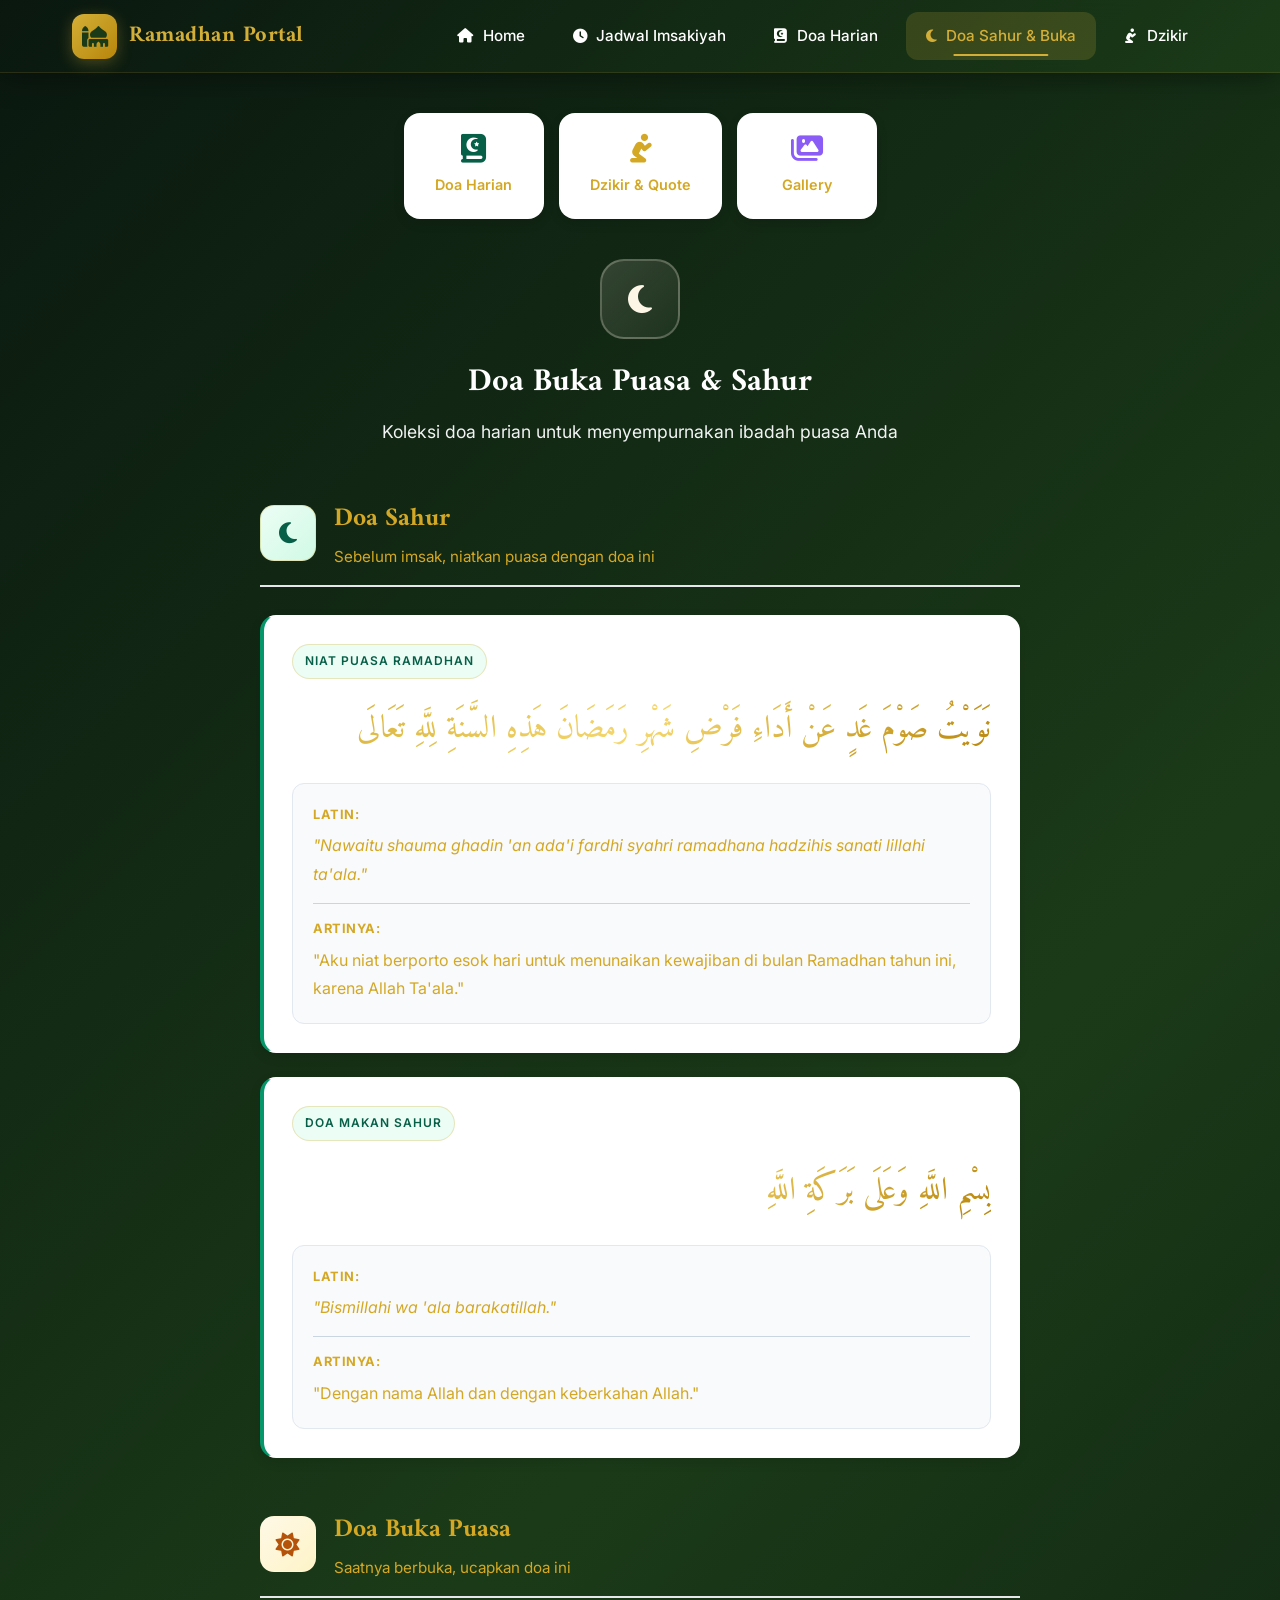
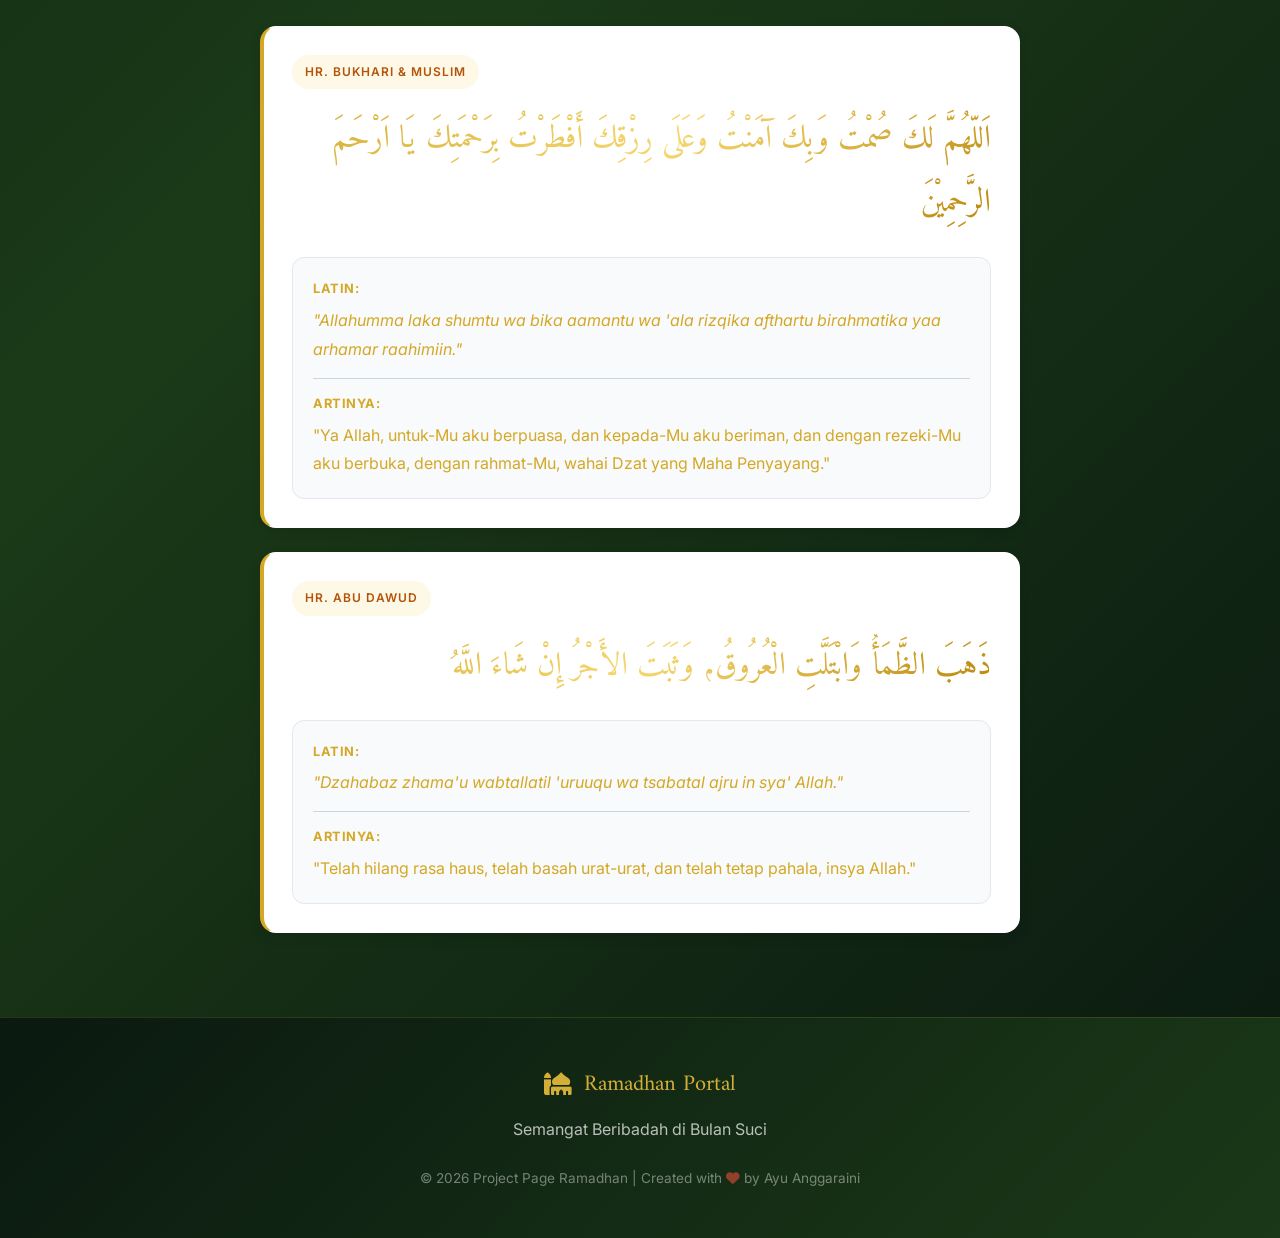
==== commit 5d1ffef5: "update fitur ramadhan portal" ====
--- a/misi1/index.html
+++ b/misi1/index.html
@@ -17,9 +17,9 @@
             --gold: #d4a825;
             --gold-light: #fef9e7;
             --amber: #b45309;
-            --text-dark: #1e293b;
-            --text-medium: #475569;
-            --text-light: #64748b;
+            --text-dark: #d4a825;
+            --text-medium: #d4a825;
+            --text-light: #d4a825;
             --bg-body: #fafaf9;
             --bg-card: #ffffff;
             --shadow-sm: 0 1px 3px rgba(0, 0, 0, 0.08);
@@ -120,7 +120,7 @@
                 <i class="fas fa-moon" style="font-size: 2rem; color: #FDF5E6;"></i>
             </div>
             <h1 style="font-family: 'Amiri', serif; font-size: 2rem; margin-bottom: 0.5rem;">Doa Buka Puasa & Sahur</h1>
-            <p style="color: #64748b;">Koleksi doa harian untuk menyempurnakan ibadah puasa Anda</p>
+            <p style="color: #f2f3f4;">Koleksi doa harian untuk menyempurnakan ibadah puasa Anda</p>
         </div>
 
         <!-- Section Sahur -->
--- a/misi1/style.css
+++ b/misi1/style.css
@@ -15,8 +15,8 @@
     --glass-border: rgba(255, 255, 255, 0.12);
     --dark-green: #0a1810;
     --text-muted: rgba(255, 255, 255, 0.7);
-    --primary-green: #065f46;
-    --light-green: #ecfdf5;
+    --primary-green: #1B3B18;
+    --light-green: #2d5a2d;
     --gold: #d4a825;
     --gold-light: #fef9e7;
     --amber: #b45309;
